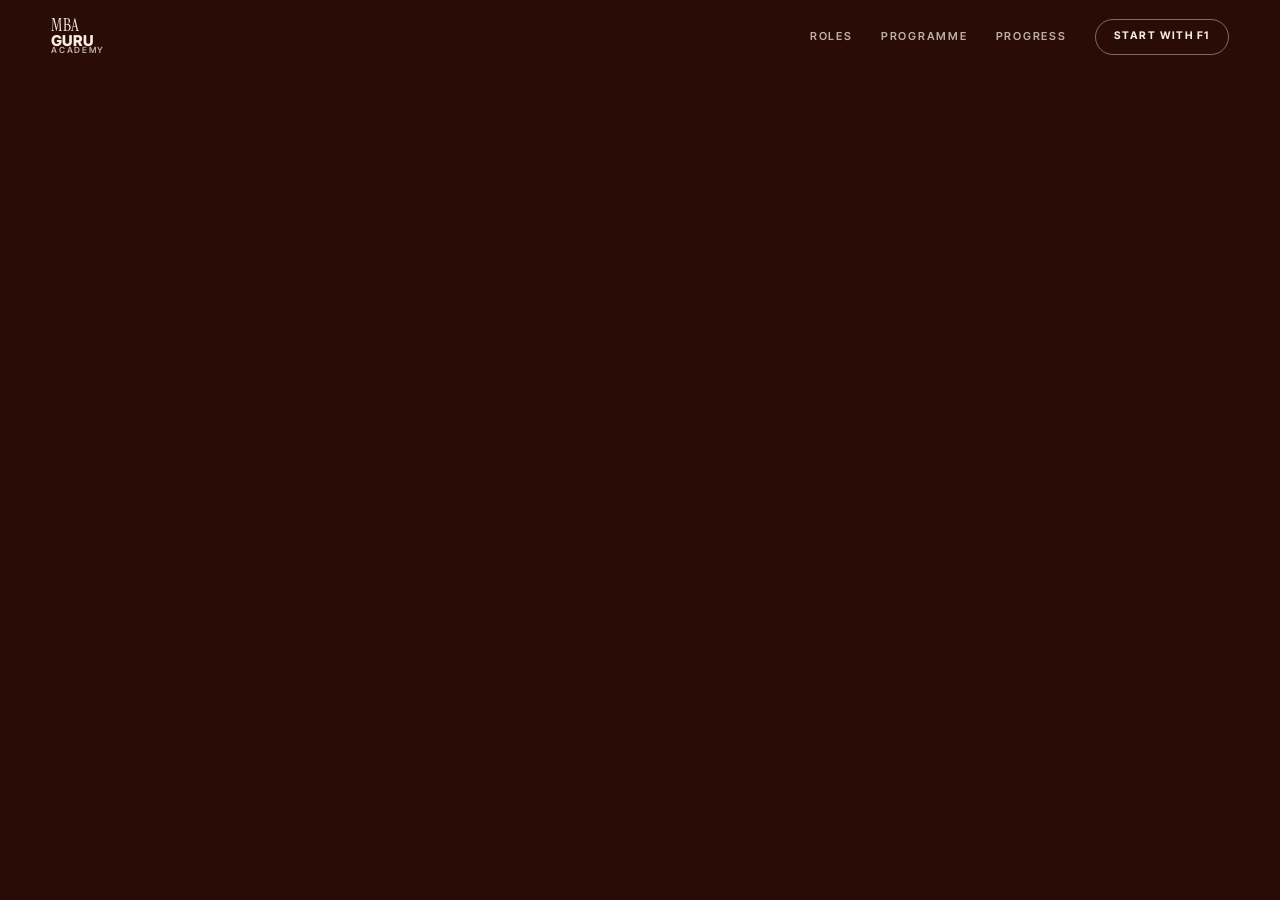
==== academy/index.html @ 204e07ec "Academy: app shell with painterly filter, top bar and fonts" ====
<!doctype html>
<html lang="en">
<head>
  <meta charset="utf-8">
  <meta name="viewport" content="width=device-width, initial-scale=1">
  <title>MBA Guru Academy</title>
  <meta name="description" content="Sales & Marketing Mastery: a 12-week, role-based programme for product managers, sales managers, marketers and digital marketers, with lessons, narrated video lessons, quizzes and practical tasks.">
  <meta name="theme-color" content="#2a0c07">
  <link rel="icon" href="data:image/svg+xml,%3Csvg xmlns='http://www.w3.org/2000/svg' viewBox='0 0 64 64'%3E%3Crect width='64' height='64' rx='14' fill='%232a0c07'/%3E%3Ctext x='32' y='44' font-family='Georgia,serif' font-size='36' text-anchor='middle' fill='%23f2cc95'%3EM%3C/text%3E%3C/svg%3E">
  <link rel="preconnect" href="https://fonts.googleapis.com">
  <link rel="preconnect" href="https://fonts.gstatic.com" crossorigin>
  <link href="https://fonts.googleapis.com/css2?family=Instrument+Serif:ital@0;1&family=Inter+Tight:wght@400;500;600;700;800&display=swap" rel="stylesheet">
  <link rel="stylesheet" href="assets/styles.css">
</head>
<body>
  <!-- Painterly edge filter used by the clouds and rocks. -->
  <svg width="0" height="0" style="position:absolute" aria-hidden="true" focusable="false">
    <filter id="paint" x="-20%" y="-20%" width="140%" height="140%">
      <feTurbulence type="fractalNoise" baseFrequency="0.012 0.02" numOctaves="4" seed="7" result="noise"/>
      <feDisplacementMap in="SourceGraphic" in2="noise" scale="38" xChannelSelector="R" yChannelSelector="G" result="warp"/>
      <feGaussianBlur in="warp" stdDeviation="1.4"/>
    </filter>
  </svg>

  <header class="topbar">
    <a class="brand" href="#/" aria-label="MBA Guru Academy home">
      <span class="b1">MBA</span><span class="b2">GURU</span><span class="b3">Academy</span>
    </a>
    <nav class="nav" aria-label="Main">
      <a class="label" href="#roles">Roles</a>
      <a class="label" href="#/programme">Programme</a>
      <a class="label" href="#/progress">Progress</a>
      <a class="pill small" href="#/module/F1">Start with F1</a>
    </nav>
    <button class="menu-btn" aria-label="Menu" aria-expanded="false"><span></span><span></span></button>
  </header>

  <main id="app" tabindex="-1"></main>
  <div class="toast" role="status" aria-live="polite"></div>

  <noscript><p style="padding:120px 24px;text-align:center">MBA Guru Academy needs JavaScript to run.</p></noscript>

  <script src="content/catalog.js"></script>
  <script src="content/modules.js"></script>
  <script src="content/quotes.js"></script>
  <script src="assets/store.js"></script>
  <script src="assets/content.js"></script>
  <script src="assets/player.js"></script>
  <script src="assets/app.js"></script>
</body>
</html>
---- academy/assets/styles.css ----
/* MBA Guru Academy — editorial dusk theme.
   Thin high-contrast serif against heavy grotesk, warm dusk sky, painted clouds, outlined pills. */

:root {
  --night: #1d0805;
  --ink: #2a0c07;
  --wine: #43130b;
  --ember: #6e2614;
  --rust: #a2462a;
  --amber: #e0a468;
  --gold: #f2cc95;
  --cream: #f7ede0;
  --paper: #fbf5ec;
  --mist: rgba(247, 237, 224, 0.72);
  --faint: rgba(247, 237, 224, 0.46);
  --line: rgba(247, 237, 224, 0.18);
  --line-strong: rgba(247, 237, 224, 0.42);
  --glass: rgba(42, 12, 7, 0.42);
  --ok: #9fc38a;
  --bad: #e88a73;

  --serif: "Instrument Serif", "Cormorant Garamond", "Times New Roman", serif;
  --sans: "Inter Tight", "Inter", "Helvetica Neue", Arial, sans-serif;

  --gutter: clamp(16px, 4vw, 56px);
  --measure: 70ch;
  --radius: 18px;
  --ease: cubic-bezier(0.22, 0.8, 0.24, 1);
  color-scheme: dark;
}

*,
*::before,
*::after { box-sizing: border-box; }

html { scroll-behavior: smooth; }
body {
  margin: 0;
  background: var(--ink);
  color: var(--cream);
  font-family: var(--sans);
  font-size: 16px;
  line-height: 1.6;
  -webkit-font-smoothing: antialiased;
  overflow-x: hidden;
}
img, svg { display: block; max-width: 100%; }
a { color: inherit; }
button { font: inherit; color: inherit; }
::selection { background: var(--amber); color: var(--night); }
:focus-visible { outline: 2px solid var(--gold); outline-offset: 3px; border-radius: 4px; }

.visually-hidden {
  position: absolute !important; width: 1px; height: 1px; overflow: hidden;
  clip: rect(0 0 0 0); white-space: nowrap;
}

/* ---------- type ---------- */
.label {
  font-family: var(--sans);
  font-size: 11px;
  font-weight: 600;
  letter-spacing: 0.16em;
  text-transform: uppercase;
  color: var(--mist);
}
.serif { font-family: var(--serif); font-weight: 400; }
.display {
  margin: 0;
  line-height: 0.88;
  text-transform: uppercase;
  text-align: center;
  letter-spacing: -0.01em;
}
.display .thin { display: block; font-family: var(--serif); font-weight: 400; font-size: clamp(64px, 14vw, 188px); }
.display .bold { display: block; font-family: var(--sans); font-weight: 800; font-size: clamp(62px, 13.4vw, 180px); letter-spacing: -0.03em; }

.headline { font-family: var(--sans); font-weight: 700; font-size: clamp(30px, 4.4vw, 52px); line-height: 1.04; letter-spacing: -0.02em; margin: 0; }
.lede { font-family: var(--serif); font-size: clamp(30px, 4.6vw, 58px); line-height: 1.04; margin: 0.18em 0 0; color: var(--cream); }
.lede em { font-style: italic; color: var(--gold); }
h1, h2, h3, h4 { text-wrap: balance; }
p { text-wrap: pretty; }

/* ---------- buttons ---------- */
.pill {
  display: inline-flex; align-items: center; justify-content: center; gap: 10px;
  min-height: 46px; padding: 0 26px;
  border: 1px solid var(--line-strong); border-radius: 999px;
  background: transparent; color: var(--cream);
  font-family: var(--sans); font-size: 11.5px; font-weight: 700; letter-spacing: 0.14em; text-transform: uppercase;
  text-decoration: none; cursor: pointer;
  transition: background 0.35s var(--ease), color 0.35s var(--ease), border-color 0.35s var(--ease), transform 0.35s var(--ease);
}
.pill:hover { background: var(--cream); color: var(--ink); border-color: var(--cream); }
.pill:active { transform: scale(0.98); }
.pill.solid { background: var(--cream); color: var(--ink); border-color: var(--cream); }
.pill.solid:hover { background: var(--gold); border-color: var(--gold); }
.pill.small { min-height: 36px; padding: 0 18px; font-size: 10.5px; }
.pill[disabled] { opacity: 0.4; pointer-events: none; }
.link { background: none; border: 0; padding: 0; cursor: pointer; color: var(--gold); text-decoration: underline; text-underline-offset: 3px; }

/* ---------- top bar ---------- */
.topbar {
  position: fixed; inset: 0 0 auto 0; z-index: 50;
  display: flex; align-items: center; justify-content: space-between;
  padding: 18px var(--gutter);
  transition: background 0.4s var(--ease), backdrop-filter 0.4s var(--ease), padding 0.4s var(--ease);
}
.topbar.scrolled { background: rgba(29, 8, 5, 0.72); backdrop-filter: blur(14px); -webkit-backdrop-filter: blur(14px); padding-block: 12px; border-bottom: 1px solid var(--line); }
.brand { display: inline-flex; flex-direction: column; line-height: 0.92; text-decoration: none; text-transform: uppercase; }
.brand .b1 { font-family: var(--serif); font-size: 17px; letter-spacing: 0.02em; }
.brand .b2 { font-family: var(--sans); font-weight: 800; font-size: 15px; letter-spacing: 0.02em; }
.brand .b3 { font-family: var(--sans); font-size: 8.5px; font-weight: 600; letter-spacing: 0.2em; align-self: flex-end; color: var(--mist); }
.nav { display: flex; align-items: center; gap: 28px; }
.nav a { text-decoration: none; }
.nav a.label:hover, .nav a.label.active { color: var(--cream); }
.menu-btn { display: none; width: 40px; height: 40px; border: 0; background: none; cursor: pointer; padding: 10px 8px; }
.menu-btn span { display: block; height: 1px; background: var(--cream); margin: 5px 0; transition: transform 0.3s var(--ease), opacity 0.3s; }
.menu-btn span:nth-child(2) { width: 70%; margin-left: auto; }

/* ---------- sky + clouds ---------- */
.sky {
  position: absolute; inset: 0; overflow: hidden; z-index: 0;
  background:
    radial-gradient(60% 34% at 50% 58%, rgba(255, 214, 150, 0.85), rgba(255, 190, 120, 0.25) 45%, transparent 70%),
    radial-gradient(120% 60% at 50% 0%, #5f4f49 0%, #7b5d4c 34%, transparent 70%),
    linear-gradient(180deg, #554740 0%, #8a6650 30%, #d39a64 52%, #a65a35 60%, #5a2414 72%, var(--wine) 86%, var(--ink) 100%);
}
.sky::after { /* film grain */
  content: ""; position: absolute; inset: -50%; pointer-events: none; opacity: 0.16; mix-blend-mode: overlay;
  background-image: url("data:image/svg+xml;utf8,<svg xmlns='http://www.w3.org/2000/svg' width='160' height='160'><filter id='n'><feTurbulence type='fractalNoise' baseFrequency='.9' numOctaves='2' stitchTiles='stitch'/></filter><rect width='100%' height='100%' filter='url(%23n)' opacity='.9'/></svg>");
}
.sun {
  position: absolute; left: 50%; top: 56%; width: 26vmin; height: 26vmin; transform: translate(-50%, -50%);
  border-radius: 50%; background: radial-gradient(circle, #fff3d6 0%, #ffd79a 40%, rgba(255, 196, 120, 0) 70%);
  filter: blur(6px); animation: breathe 9s ease-in-out infinite;
}
.sea {
  position: absolute; left: -10%; right: -10%; top: 58%; height: 16%;
  background:
    repeating-linear-gradient(180deg, rgba(255, 226, 180, 0.0) 0 7px, rgba(255, 226, 180, 0.22) 7px 8px),
    linear-gradient(180deg, rgba(120, 140, 120, 0.55), rgba(70, 60, 50, 0.2));
  mask-image: linear-gradient(180deg, transparent, #000 25%, #000 60%, transparent);
  -webkit-mask-image: linear-gradient(180deg, transparent, #000 25%, #000 60%, transparent);
  animation: shimmer 7s ease-in-out infinite alternate;
}
.rock {
  position: absolute; bottom: 30%; width: 18vw; max-width: 260px; aspect-ratio: 0.8;
  background: linear-gradient(160deg, #a06a45 0%, #6c3f26 45%, #3a1d10 100%);
  clip-path: polygon(18% 100%, 6% 64%, 14% 30%, 34% 12%, 52% 0, 70% 10%, 86% 34%, 94% 70%, 100% 100%);
  filter: url(#paint) drop-shadow(0 30px 40px rgba(0, 0, 0, 0.35));
  opacity: 0.92;
}
.rock.left { left: 3%; }
.rock.right { right: 2%; bottom: 36%; transform: scaleX(-1); width: 15vw; }

.cloud {
  position: absolute; pointer-events: none; filter: url(#paint);
  background:
    radial-gradient(closest-side at 22% 62%, var(--c1) 70%, transparent 100%),
    radial-gradient(closest-side at 44% 40%, var(--c2) 72%, transparent 100%),
    radial-gradient(closest-side at 66% 54%, var(--c1) 70%, transparent 100%),
    radial-gradient(closest-side at 84% 66%, var(--c3) 66%, transparent 100%),
    radial-gradient(closest-side at 50% 78%, var(--c3) 80%, transparent 100%);
  --c1: #8b5a44; --c2: #a8765a; --c3: #5d2f1f;
  animation: drift var(--t, 60s) ease-in-out infinite alternate;
}
.cloud.lit { --c1: #b8876a; --c2: #d6a885; --c3: #7d4b35; }
.cloud.deep { --c1: #4a1a0f; --c2: #63281a; --c3: #34100a; }
.cloudbank {
  position: absolute; left: -10%; right: -10%; bottom: -2px; height: 46%; pointer-events: none;
  background:
    radial-gradient(28% 60% at 8% 30%, #6d3a26 60%, transparent 62%),
    radial-gradient(26% 58% at 30% 22%, #7f4a33 60%, transparent 62%),
    radial-gradient(30% 64% at 54% 34%, #6a3524 60%, transparent 62%),
    radial-gradient(26% 56% at 78% 20%, #82503a 60%, transparent 62%),
    radial-gradient(30% 60% at 98% 32%, #6a3524 60%, transparent 62%),
    linear-gradient(180deg, transparent 38%, var(--wine) 62%, var(--ink) 100%);
  filter: url(#paint);
}

@keyframes drift { from { transform: translateX(-3%) translateY(0); } to { transform: translateX(3%) translateY(-2%); } }
@keyframes breathe { 0%, 100% { opacity: 0.85; transform: translate(-50%, -50%) scale(1); } 50% { opacity: 1; transform: translate(-50%, -50%) scale(1.06); } }
@keyframes shimmer { from { background-position: 0 0, 0 0; } to { background-position: 0 24px, 0 0; } }

/* ---------- hero ---------- */
.hero {
  position: relative; min-height: 100svh; display: grid; place-items: center;
  padding: 120px var(--gutter) 160px; isolation: isolate;
}
.hero-inner { position: relative; z-index: 2; display: grid; justify-items: center; gap: 18px; text-shadow: 0 2px 40px rgba(60, 20, 10, 0.35); }
.counter { display: grid; justify-items: center; font-family: var(--serif); font-size: 18px; line-height: 1; color: var(--cream); }
.counter i { display: block; width: 1px; height: 26px; background: var(--cream); transform: rotate(34deg); margin: 4px 0; opacity: 0.8; }
.hero .tagline { max-width: 44ch; text-align: center; font-size: 15px; color: var(--cream); opacity: 0.9; margin: 8px 0 0; }
.scroll-cue { position: relative; width: 1px; height: 64px; background: linear-gradient(var(--cream), transparent); margin-top: 18px; }
.scroll-cue::after { content: ""; position: absolute; left: -5px; bottom: 6px; width: 10px; height: 10px; border-right: 1px solid var(--cream); border-bottom: 1px solid var(--cream); transform: rotate(45deg); animation: cue 2.4s ease-in-out infinite; }
@keyframes cue { 0%, 100% { transform: translateY(-6px) rotate(45deg); opacity: 0.4; } 50% { transform: translateY(4px) rotate(45deg); opacity: 1; } }

.hero-foot {
  position: absolute; z-index: 3; left: 0; right: 0; bottom: 26px;
  display: flex; justify-content: space-between; align-items: center; gap: 16px; padding: 0 var(--gutter);
}
.hero-foot .links { display: flex; gap: 22px; align-items: center; }
.hero-foot a { text-decoration: none; }
.bars { display: inline-flex; align-items: flex-end; gap: 2px; height: 12px; }
.bars i { width: 2px; background: var(--cream); transform-origin: bottom; animation: eq 1.2s ease-in-out infinite; }
.bars i:nth-child(1) { height: 50%; animation-delay: -0.2s; }
.bars i:nth-child(2) { height: 100%; animation-delay: -0.5s; }
.bars i:nth-child(3) { height: 70%; animation-delay: -0.9s; }
.bars i:nth-child(4) { height: 85%; animation-delay: -0.3s; }
@keyframes eq { 0%, 100% { transform: scaleY(0.4); } 50% { transform: scaleY(1); } }

/* ---------- sections ---------- */
.dusk { background: linear-gradient(180deg, var(--ink) 0%, var(--wine) 40%, #3a0f08 100%); position: relative; }
.section { position: relative; padding: clamp(80px, 12vw, 160px) var(--gutter); }
.section.center { text-align: center; display: grid; justify-items: center; }
.wrap { width: 100%; max-width: 1180px; margin: 0 auto; }
.narrow { max-width: 760px; margin: 0 auto; }
.eyebrow { display: inline-flex; align-items: center; gap: 12px; margin-bottom: 22px; }
.eyebrow::before { content: ""; width: 28px; height: 1px; background: var(--line-strong); }

.quote-stage { position: relative; min-height: 360px; display: grid; place-items: center; text-align: center; }
.quote-slide { grid-area: 1 / 1; display: grid; justify-items: center; gap: 28px; opacity: 0; transform: translateY(18px); transition: opacity 0.9s var(--ease), transform 0.9s var(--ease); pointer-events: none; }
.quote-slide.on { opacity: 1; transform: none; pointer-events: auto; }
.quote-slide .lede { max-width: 18ch; }
.quote-slide.long .lede { font-size: clamp(26px, 3.4vw, 44px); max-width: 26ch; }
.quote-dots { display: flex; gap: 10px; margin-top: 28px; justify-content: center; }
.quote-dots button { width: 34px; height: 2px; padding: 0; border: 0; background: var(--line); cursor: pointer; position: relative; overflow: hidden; }
.quote-dots button.on::after { content: ""; position: absolute; inset: 0; background: var(--cream); transform-origin: left; animation: fill var(--dur, 7s) linear forwards; }
@keyframes fill { from { transform: scaleX(0); } to { transform: scaleX(1); } }

.cloud-divider { position: relative; height: 180px; overflow: hidden; }
.cloud-divider .cloud { width: 60vw; height: 220px; }

/* ---------- role chapters ---------- */
.roles { display: grid; grid-template-columns: repeat(4, 1fr); gap: 1px; background: var(--line); border: 1px solid var(--line); border-radius: var(--radius); overflow: hidden; margin-top: 56px; }
.role {
  position: relative; display: flex; flex-direction: column; gap: 18px; min-height: 460px; padding: 34px 28px 30px;
  background: linear-gradient(180deg, rgba(42, 12, 7, 0.92), rgba(42, 12, 7, 0.98)); text-decoration: none; overflow: hidden;
  transition: background 0.5s var(--ease);
}
.role::before {
  content: ""; position: absolute; inset: auto -30% -40% -30%; height: 70%;
  background: radial-gradient(closest-side, var(--hue), transparent); opacity: 0.0; transition: opacity 0.6s var(--ease), transform 0.8s var(--ease);
  transform: translateY(20%); filter: blur(10px);
}
.role:hover::before, .role.chosen::before { opacity: 0.55; transform: none; }
.role > * { position: relative; }
.role .num { font-family: var(--serif); font-size: 64px; line-height: 0.8; color: var(--gold); }
.role h3 { margin: 0; font-family: var(--serif); font-weight: 400; font-size: 36px; line-height: 1; }
.role h3 b { display: block; font-family: var(--sans); font-weight: 800; font-size: 13px; letter-spacing: 0.16em; text-transform: uppercase; margin-bottom: 10px; color: var(--mist); }
.role p { margin: 0; color: var(--mist); font-size: 14.5px; }
.role .who { font-size: 12.5px; color: var(--faint); }
.role .foot { margin-top: auto; display: flex; justify-content: space-between; align-items: center; gap: 12px; }
.role .chosen-tag { display: none; }
.role.chosen .chosen-tag { display: inline; color: var(--gold); }

/* ---------- editorial tables / lists ---------- */
.ps { display: grid; grid-template-columns: repeat(4, 1fr); gap: 0; border-top: 1px solid var(--line); margin-top: 48px; }
.ps > div { padding: 28px 22px 10px 0; border-right: 1px solid var(--line); }
.ps > div:last-child { border-right: 0; }
.ps > div + div { padding-left: 22px; }
.ps .p { font-family: var(--sans); font-weight: 800; font-size: 13px; letter-spacing: 0.16em; text-transform: uppercase; color: var(--gold); }
.ps .q { font-family: var(--serif); font-size: 30px; line-height: 1.05; margin: 14px 0 12px; }
.ps .o { font-size: 13px; color: var(--faint); }

.rows { border-top: 1px solid var(--line); }
.rows .row { display: grid; grid-template-columns: 160px 1fr auto; gap: 24px; align-items: baseline; padding: 20px 0; border-bottom: 1px solid var(--line); }
.rows .row .k { font-family: var(--serif); font-size: 24px; }
.rows .row .v { color: var(--mist); }
.rows .row .t { font-family: var(--sans); font-weight: 700; font-size: 12px; letter-spacing: 0.12em; color: var(--gold); white-space: nowrap; }

.split { display: grid; grid-template-columns: 1fr 1fr; gap: clamp(32px, 6vw, 96px); align-items: start; }
.big-num { font-family: var(--serif); font-size: clamp(80px, 12vw, 150px); line-height: 0.85; color: var(--gold); }

/* ---------- page header (inner pages) ---------- */
.page-head { position: relative; padding: 150px var(--gutter) 80px; overflow: hidden; isolation: isolate; }
.page-head .sky { opacity: 0.95; }
.page-head .cloudbank { height: 60%; }
.page-head .inner { position: relative; z-index: 2; max-width: 1180px; margin: 0 auto; }
.page-head h1 { margin: 10px 0 0; line-height: 0.95; }
.page-head h1 .thin { display: block; font-family: var(--serif); font-weight: 400; font-size: clamp(44px, 7vw, 96px); }
.page-head h1 .bold { display: block; font-family: var(--sans); font-weight: 800; font-size: clamp(30px, 4.6vw, 62px); letter-spacing: -0.02em; text-transform: uppercase; }
.page-head .sub { max-width: 60ch; margin: 20px 0 0; color: var(--cream); opacity: 0.88; }
.crumbs { display: flex; flex-wrap: wrap; gap: 10px; align-items: center; }
.crumbs a { text-decoration: none; }
.crumbs a:hover { color: var(--cream); }

/* ---------- track path ---------- */
.stats { display: flex; flex-wrap: wrap; gap: 36px; margin-top: 34px; }
.stat b { display: block; font-family: var(--serif); font-weight: 400; font-size: 44px; line-height: 1; }
.stat span { font-size: 12px; color: var(--mist); letter-spacing: 0.12em; text-transform: uppercase; font-weight: 600; }

.phase { margin-top: 64px; }
.phase-head { display: flex; justify-content: space-between; align-items: baseline; gap: 16px; border-bottom: 1px solid var(--line-strong); padding-bottom: 14px; }
.phase-head h2 { margin: 0; font-family: var(--serif); font-weight: 400; font-size: clamp(30px, 4vw, 44px); }
.mods { list-style: none; margin: 0; padding: 0; }
.mod {
  display: grid; grid-template-columns: 70px 1fr 200px 120px; gap: 24px; align-items: center;
  padding: 26px 0; border-bottom: 1px solid var(--line); text-decoration: none; position: relative;
  transition: padding 0.4s var(--ease), background 0.4s var(--ease);
}
.mod:hover { padding-left: 14px; background: linear-gradient(90deg, rgba(224, 164, 104, 0.08), transparent 60%); }
.mod .id { font-family: var(--sans); font-weight: 800; font-size: 13px; letter-spacing: 0.14em; color: var(--gold); }
.mod .t { font-family: var(--serif); font-size: 28px; line-height: 1.08; }
.mod .o { font-size: 13.5px; color: var(--faint); margin-top: 6px; }
.mod .wk { font-size: 12px; color: var(--mist); letter-spacing: 0.12em; text-transform: uppercase; font-weight: 600; }
.meter { height: 2px; background: var(--line); position: relative; overflow: hidden; border-radius: 2px; }
.meter i { position: absolute; inset: 0 auto 0 0; background: var(--gold); width: var(--v, 0%); transition: width 0.8s var(--ease); }
.status { font-size: 11px; font-weight: 700; letter-spacing: 0.14em; text-transform: uppercase; text-align: right; color: var(--faint); }
.status.done { color: var(--ok); }
.status.going { color: var(--gold); }

.joint { margin-top: 56px; padding: 30px; border: 1px solid var(--line); border-radius: var(--radius); background: var(--glass); }
.joint li { margin: 8px 0; color: var(--mist); }

/* ---------- module page ---------- */
.tabs { position: sticky; top: 64px; z-index: 30; display: flex; gap: 6px; overflow-x: auto; padding: 12px var(--gutter); background: rgba(29, 8, 5, 0.85); backdrop-filter: blur(12px); -webkit-backdrop-filter: blur(12px); border-bottom: 1px solid var(--line); scrollbar-width: none; }
.tabs::-webkit-scrollbar { display: none; }
.tabs a { flex: none; text-decoration: none; padding: 9px 18px; border-radius: 999px; border: 1px solid transparent; font-size: 11.5px; font-weight: 700; letter-spacing: 0.14em; text-transform: uppercase; color: var(--mist); transition: all 0.3s var(--ease); }
.tabs a:hover { color: var(--cream); }
.tabs a.on { border-color: var(--line-strong); color: var(--cream); background: rgba(247, 237, 224, 0.06); }
.tabs a .tick { color: var(--ok); margin-left: 6px; }

.mod-body { padding: 56px var(--gutter) 120px; }
.overview-grid { display: grid; grid-template-columns: 1.3fr 1fr; gap: clamp(32px, 6vw, 90px); }
.outcome { font-family: var(--serif); font-size: clamp(28px, 3.4vw, 42px); line-height: 1.12; margin: 0 0 30px; }
.checklist { list-style: none; padding: 0; margin: 0; border-top: 1px solid var(--line); }
.checklist li { display: flex; justify-content: space-between; gap: 16px; padding: 16px 0; border-bottom: 1px solid var(--line); }
.checklist a { text-decoration: none; }
.checklist .state { font-size: 11px; font-weight: 700; letter-spacing: 0.14em; text-transform: uppercase; color: var(--faint); }
.checklist .state.done { color: var(--ok); }
.card { border: 1px solid var(--line); border-radius: var(--radius); padding: 28px; background: var(--glass); }
.card + .card { margin-top: 20px; }
.card h3 { margin: 0 0 12px; font-family: var(--serif); font-weight: 400; font-size: 26px; }
.card p, .card li { color: var(--mist); }

/* lessons */
.lesson-layout { display: grid; grid-template-columns: 280px 1fr; gap: clamp(28px, 5vw, 72px); align-items: start; }
.lesson-nav { position: sticky; top: 140px; border-top: 1px solid var(--line); }
.lesson-nav a { display: grid; grid-template-columns: 28px 1fr; gap: 8px; padding: 13px 0; border-bottom: 1px solid var(--line); text-decoration: none; font-size: 14px; color: var(--mist); line-height: 1.35; }
.lesson-nav a .n { font-family: var(--serif); font-size: 18px; color: var(--faint); }
.lesson-nav a.on { color: var(--cream); }
.lesson-nav a.on .n { color: var(--gold); }
.lesson-nav a.done .n::after { content: " ✓"; color: var(--ok); font-family: var(--sans); font-size: 12px; }

.prose { max-width: var(--measure); font-size: 17.5px; line-height: 1.72; color: rgba(247, 237, 224, 0.88); }
.prose .kicker { margin-bottom: 14px; }
.prose h2 { font-family: var(--serif); font-weight: 400; font-size: clamp(36px, 4.6vw, 54px); line-height: 1.02; margin: 0 0 18px; color: var(--cream); }
.prose .summary { font-family: var(--serif); font-style: italic; font-size: 22px; line-height: 1.4; color: var(--gold); margin: 0 0 30px; }
.prose h3 { font-family: var(--sans); font-weight: 700; font-size: 20px; letter-spacing: -0.01em; margin: 40px 0 12px; color: var(--cream); }
.prose p { margin: 0 0 18px; }
.prose strong { color: var(--cream); font-weight: 650; }
.prose ul, .prose ol { padding-left: 22px; margin: 0 0 22px; }
.prose li { margin: 8px 0; }
.prose li::marker { color: var(--amber); }
.prose ol.steps { list-style: none; padding: 0; counter-reset: s; }
.prose ol.steps li { counter-increment: s; display: grid; grid-template-columns: 44px 1fr; gap: 6px; padding: 12px 0; border-bottom: 1px solid var(--line); margin: 0; }
.prose ol.steps li::before { content: counter(s, decimal-leading-zero); font-family: var(--serif); font-size: 22px; color: var(--gold); line-height: 1.2; }
.callout { margin: 28px 0; padding: 22px 26px; border-left: 2px solid var(--amber); background: linear-gradient(90deg, rgba(224, 164, 104, 0.1), rgba(224, 164, 104, 0.02)); border-radius: 0 14px 14px 0; }
.callout .label { display: block; margin-bottom: 8px; color: var(--gold); }
.callout p { margin: 0; }
.callout.warn { border-color: var(--bad); background: linear-gradient(90deg, rgba(232, 138, 115, 0.1), transparent); }
.callout.warn .label { color: var(--bad); }
.callout.tip { border-color: var(--ok); background: linear-gradient(90deg, rgba(159, 195, 138, 0.1), transparent); }
.callout.tip .label { color: var(--ok); }
.callout.india { border-color: #e8c07a; }
.table-wrap { overflow-x: auto; margin: 24px 0; border: 1px solid var(--line); border-radius: 14px; }
.prose table { width: 100%; border-collapse: collapse; font-size: 15px; }
.prose th { text-align: left; font-size: 11px; letter-spacing: 0.14em; text-transform: uppercase; color: var(--gold); padding: 14px 16px; border-bottom: 1px solid var(--line-strong); background: rgba(247, 237, 224, 0.03); }
.prose td { padding: 13px 16px; border-bottom: 1px solid var(--line); vertical-align: top; }
.prose tr:last-child td { border-bottom: 0; }
.takeaways { margin: 40px 0 0; padding: 28px; border: 1px solid var(--line); border-radius: var(--radius); }
.takeaways ul { margin: 12px 0 0; }
.lesson-actions { display: flex; flex-wrap: wrap; justify-content: space-between; gap: 14px; margin-top: 40px; padding-top: 28px; border-top: 1px solid var(--line); }

/* quiz */
.quiz { max-width: 820px; }
.q { padding: 34px 0; border-bottom: 1px solid var(--line); }
.q .qn { font-family: var(--serif); font-size: 20px; color: var(--gold); }
.q h3 { font-family: var(--serif); font-weight: 400; font-size: clamp(24px, 2.8vw, 32px); line-height: 1.18; margin: 8px 0 20px; }
.opts { display: grid; gap: 10px; }
.opt { display: grid; grid-template-columns: 34px 1fr; gap: 10px; align-items: center; text-align: left; padding: 14px 18px; border: 1px solid var(--line); border-radius: 14px; background: transparent; cursor: pointer; transition: all 0.25s var(--ease); font-size: 15.5px; }
.opt .l { width: 28px; height: 28px; border-radius: 50%; border: 1px solid var(--line-strong); display: grid; place-items: center; font-size: 12px; font-weight: 700; }
.opt:hover { border-color: var(--line-strong); background: rgba(247, 237, 224, 0.04); }
.opt.picked { border-color: var(--gold); background: rgba(224, 164, 104, 0.1); }
.opt.picked .l { background: var(--gold); color: var(--ink); border-color: var(--gold); }
.opt.right { border-color: var(--ok); background: rgba(159, 195, 138, 0.12); }
.opt.right .l { background: var(--ok); color: var(--ink); border-color: var(--ok); }
.opt.wrong { border-color: var(--bad); background: rgba(232, 138, 115, 0.1); }
.opt[disabled] { cursor: default; }
.explain { margin-top: 16px; padding: 16px 20px; border-radius: 12px; background: rgba(247, 237, 224, 0.04); color: var(--mist); font-size: 15px; }
.result { display: grid; grid-template-columns: auto 1fr; gap: 28px; align-items: center; padding: 30px; border: 1px solid var(--line-strong); border-radius: var(--radius); margin: 10px 0 30px; background: var(--glass); }
.result .score { font-family: var(--serif); font-size: 84px; line-height: 0.9; }
.result.pass .score { color: var(--ok); }
.result.fail .score { color: var(--bad); }

/* practice */
.task { padding: 30px; border: 1px solid var(--line); border-radius: var(--radius); background: var(--glass); margin-bottom: 22px; }
.task-head { display: flex; justify-content: space-between; gap: 16px; align-items: baseline; }
.task h3 { margin: 0; font-family: var(--serif); font-weight: 400; font-size: 28px; line-height: 1.1; }
.task .time { white-space: nowrap; }
.steps-check { list-style: none; padding: 0; margin: 20px 0; }
.steps-check li { margin: 0; border-bottom: 1px solid var(--line); }
.steps-check label { display: grid; grid-template-columns: 26px 1fr; gap: 12px; padding: 12px 0; cursor: pointer; color: var(--mist); }
.steps-check input { appearance: none; width: 18px; height: 18px; border: 1px solid var(--line-strong); border-radius: 5px; margin-top: 4px; cursor: pointer; display: grid; place-items: center; }
.steps-check input:checked { background: var(--gold); border-color: var(--gold); }
.steps-check input:checked::after { content: "✓"; color: var(--ink); font-size: 12px; font-weight: 800; }
.steps-check input:checked + span { color: var(--faint); text-decoration: line-through; text-decoration-color: var(--line-strong); }
.deliverable { padding: 16px 20px; border-radius: 12px; background: rgba(224, 164, 104, 0.08); margin: 16px 0; }
.deliverable .label { color: var(--gold); display: block; margin-bottom: 4px; }
textarea, input[type="text"], input[type="search"] {
  width: 100%; padding: 14px 16px; border-radius: 12px; border: 1px solid var(--line); background: rgba(0, 0, 0, 0.18);
  color: var(--cream); font: inherit; font-size: 15px; line-height: 1.55; resize: vertical;
}
textarea:focus, input:focus { outline: none; border-color: var(--gold); }
.scale { display: flex; flex-wrap: wrap; gap: 8px; margin-top: 10px; }
.scale button { min-width: 46px; height: 40px; border-radius: 999px; border: 1px solid var(--line-strong); background: transparent; cursor: pointer; font-weight: 700; }
.scale button.on { background: var(--gold); color: var(--ink); border-color: var(--gold); }
.saved { font-size: 12px; color: var(--ok); opacity: 0; transition: opacity 0.3s; }
.saved.show { opacity: 1; }

/* ---------- video player ---------- */
.player { position: relative; border-radius: 22px; overflow: hidden; background: #160604; border: 1px solid var(--line); box-shadow: 0 40px 120px rgba(0, 0, 0, 0.45); }
.player:fullscreen { border-radius: 0; display: grid; align-content: center; }
.stage { position: relative; aspect-ratio: 16 / 9; overflow: hidden; isolation: isolate; container-type: inline-size; }
.stage .sky { opacity: 0.9; }
.stage .shade { position: absolute; inset: 0; background: radial-gradient(80% 70% at 50% 50%, rgba(29, 8, 5, 0.2), rgba(29, 8, 5, 0.82)); z-index: 1; }
.scene { position: absolute; inset: 0; z-index: 2; display: grid; place-items: center; padding: 6cqw 8cqw 12cqw; text-align: center; }
.scene .s-label { font-size: 1.15cqw; font-weight: 700; letter-spacing: 0.2em; text-transform: uppercase; color: var(--gold); margin-bottom: 1.6cqw; }
.scene h2 { margin: 0; font-family: var(--serif); font-weight: 400; font-size: 5.2cqw; line-height: 1; color: var(--cream); }
.scene h2.big { font-size: 8cqw; text-transform: uppercase; }
.scene .s-sub { margin-top: 1.6cqw; font-family: var(--sans); font-weight: 700; letter-spacing: 0.18em; text-transform: uppercase; font-size: 1.3cqw; color: var(--mist); }
.scene ul { list-style: none; padding: 0; margin: 3cqw 0 0; display: grid; gap: 1.3cqw; text-align: left; justify-self: center; }
.scene li { display: grid; grid-template-columns: 4cqw 1fr; align-items: baseline; font-size: 2.4cqw; line-height: 1.2; color: var(--cream); }
.scene li b { font-family: var(--serif); font-weight: 400; color: var(--gold); font-size: 2.4cqw; }
.scene .s-value { font-family: var(--serif); font-size: 13cqw; line-height: 0.9; color: var(--gold); }
.scene .s-statlabel { font-size: 2.2cqw; max-width: 40ch; margin: 1.6cqw auto 0; color: var(--cream); }
.scene .cmp { display: grid; grid-template-columns: 1fr 1fr; gap: 2.4cqw; margin-top: 3cqw; text-align: left; width: 100%; }
.scene .cmp > div { padding: 2.2cqw 2.4cqw; border: 1px solid var(--line-strong); border-radius: 1.6cqw; background: rgba(29, 8, 5, 0.4); }
.scene .cmp > div:last-child { border-color: var(--gold); background: rgba(224, 164, 104, 0.12); }
.scene .cmp h4 { margin: 0 0 1cqw; font-size: 1.3cqw; letter-spacing: 0.16em; text-transform: uppercase; color: var(--gold); }
.scene .cmp p { margin: 0.6cqw 0; font-size: 1.9cqw; line-height: 1.25; }
.scene .flow { display: flex; align-items: center; justify-content: center; flex-wrap: wrap; gap: 1.2cqw; margin-top: 3.4cqw; }
.scene .flow span { padding: 1.3cqw 2cqw; border: 1px solid var(--line-strong); border-radius: 99px; font-size: 1.8cqw; background: rgba(29, 8, 5, 0.35); }
.scene .flow i { width: 2.6cqw; height: 1px; background: var(--gold); position: relative; }
.scene .flow i::after { content: ""; position: absolute; right: 0; top: -0.4cqw; border: 0.4cqw solid transparent; border-left-color: var(--gold); border-right: 0; }
.scene .formula { margin-top: 3cqw; font-family: var(--serif); font-size: 4cqw; line-height: 1.1; color: var(--cream); padding: 2cqw 3.4cqw; border-top: 1px solid var(--line-strong); border-bottom: 1px solid var(--line-strong); }
.scene .example { margin-top: 2cqw; font-size: 2cqw; color: var(--gold); }
.scene blockquote { margin: 0; font-family: var(--serif); font-size: 5cqw; line-height: 1.08; max-width: 22ch; }
.scene blockquote::before { content: "“"; display: block; font-size: 9cqw; line-height: 0.6; color: var(--gold); }
.scene .by { margin-top: 2cqw; font-size: 1.3cqw; font-weight: 700; letter-spacing: 0.2em; text-transform: uppercase; color: var(--mist); }

.scene .a { opacity: 0; transform: translateY(2.4cqw); }
.scene.play .a { animation: rise 0.9s var(--ease) forwards; animation-delay: calc(var(--i, 0) * 0.32s + 0.1s); }
.scene.play .flow i { animation: grow 0.6s var(--ease) both; animation-delay: calc(var(--i, 0) * 0.32s + 0.1s); }
.scene.paused .a, .scene.paused .flow i { animation-play-state: paused; }
@keyframes rise { to { opacity: 1; transform: none; } }
@keyframes grow { from { transform: scaleX(0); transform-origin: left; } to { transform: scaleX(1); } }

.stage .wm { position: absolute; z-index: 3; left: 3cqw; top: 2.6cqw; font-size: 1.1cqw; font-weight: 700; letter-spacing: 0.2em; text-transform: uppercase; color: var(--mist); }
.stage .scn { position: absolute; z-index: 3; right: 3cqw; top: 2.2cqw; font-family: var(--serif); font-size: 1.8cqw; color: var(--cream); }
.captions { position: absolute; z-index: 4; left: 8%; right: 8%; bottom: 4.5cqw; text-align: center; }
.captions span { display: inline; padding: 0.4em 0.7em; line-height: 1.9; font-size: clamp(12px, 1.75cqw, 22px); background: rgba(16, 4, 2, 0.78); color: #fff; border-radius: 6px; box-decoration-break: clone; -webkit-box-decoration-break: clone; }
.captions.off { display: none; }
.big-play { position: absolute; z-index: 5; inset: 0; display: grid; place-items: center; background: rgba(16, 4, 2, 0.35); border: 0; cursor: pointer; transition: opacity 0.4s; }
.big-play span { width: 92px; height: 92px; border-radius: 50%; border: 1px solid var(--cream); display: grid; place-items: center; backdrop-filter: blur(6px); -webkit-backdrop-filter: blur(6px); transition: transform 0.4s var(--ease), background 0.4s; }
.big-play span::after { content: ""; margin-left: 6px; border: 14px solid transparent; border-left: 22px solid var(--cream); border-right: 0; }
.big-play:hover span { transform: scale(1.06); background: rgba(247, 237, 224, 0.12); }
.big-play.hide { opacity: 0; pointer-events: none; }

.controls { display: grid; grid-template-columns: auto auto auto 1fr auto auto auto auto; gap: 10px; align-items: center; padding: 12px 16px; background: #1a0705; border-top: 1px solid var(--line); }
.ctl { height: 36px; min-width: 36px; padding: 0 10px; border-radius: 99px; border: 1px solid transparent; background: transparent; cursor: pointer; display: inline-grid; place-items: center; font-size: 12px; font-weight: 700; letter-spacing: 0.08em; color: var(--mist); }
.ctl:hover { color: var(--cream); border-color: var(--line); }
.ctl.on { color: var(--gold); }
.ctl svg { width: 16px; height: 16px; fill: currentColor; }
.timeline { display: flex; gap: 3px; height: 22px; align-items: center; cursor: pointer; }
.timeline button { flex: var(--w, 1); height: 3px; padding: 0; border: 0; background: var(--line); border-radius: 2px; position: relative; overflow: hidden; cursor: pointer; transition: height 0.2s; }
.timeline:hover button { height: 6px; }
.timeline button i { position: absolute; inset: 0 auto 0 0; width: var(--p, 0%); background: var(--gold); }
.time { font-size: 12px; color: var(--mist); font-variant-numeric: tabular-nums; white-space: nowrap; }
.transcript { margin-top: 30px; }
.transcript details { border-top: 1px solid var(--line); }
.transcript summary { cursor: pointer; padding: 18px 0; list-style: none; display: flex; justify-content: space-between; }
.transcript summary::-webkit-details-marker { display: none; }
.transcript ol { padding-left: 0; list-style: none; margin: 0 0 20px; }
.transcript li { display: grid; grid-template-columns: 60px 1fr; gap: 14px; padding: 12px 0; border-bottom: 1px solid var(--line); color: var(--mist); cursor: pointer; }
.transcript li.on { color: var(--cream); }
.transcript li .tc { font-variant-numeric: tabular-nums; color: var(--gold); font-size: 13px; }

/* ---------- progress / certificate ---------- */
.ring { --v: 0; width: 180px; aspect-ratio: 1; border-radius: 50%; display: grid; place-items: center; background: conic-gradient(var(--gold) calc(var(--v) * 1%), var(--line) 0); position: relative; }
.ring::before { content: ""; position: absolute; inset: 2px; border-radius: 50%; background: var(--ink); }
.ring b { position: relative; font-family: var(--serif); font-weight: 400; font-size: 52px; }
.weights { display: grid; grid-template-columns: repeat(4, 1fr); gap: 20px; margin-top: 40px; }
.weights .w { padding: 24px; border: 1px solid var(--line); border-radius: var(--radius); }
.weights .w b { font-family: var(--serif); font-weight: 400; font-size: 40px; display: block; line-height: 1; }
.weights .w span { font-size: 13px; color: var(--mist); }
.scorecard { width: 100%; border-collapse: collapse; margin-top: 18px; }
.scorecard td { padding: 14px 0; border-bottom: 1px solid var(--line); vertical-align: middle; }
.scorecard td:first-child { font-family: var(--serif); font-size: 22px; width: 190px; }
.scorecard td:nth-child(2) { color: var(--mist); font-size: 14.5px; padding-right: 20px; }
.scorecard .scale { margin: 0; justify-content: flex-end; flex-wrap: nowrap; }
.scorecard .scale button { min-width: 38px; height: 34px; }

.certificate {
  position: relative; margin: 40px auto 0; max-width: 980px; aspect-ratio: 1.414; padding: 6% 8%; color: var(--ink);
  background: radial-gradient(120% 80% at 50% 0%, #fffaf2, #f3e3cb); border-radius: 6px; text-align: center;
  display: grid; align-content: center; justify-items: center; gap: 1.4vw; box-shadow: 0 40px 120px rgba(0, 0, 0, 0.5);
}
.certificate::before { content: ""; position: absolute; inset: 18px; border: 1px solid rgba(110, 38, 20, 0.45); outline: 1px solid rgba(110, 38, 20, 0.25); outline-offset: 6px; pointer-events: none; }
.certificate .c-brand { font-family: var(--sans); font-weight: 800; letter-spacing: 0.3em; font-size: clamp(10px, 1.1vw, 13px); color: var(--ember); }
.certificate h2 { margin: 0; font-family: var(--serif); font-weight: 400; font-size: clamp(30px, 4.6vw, 58px); line-height: 1; }
.certificate .c-name { font-family: var(--serif); font-style: italic; font-size: clamp(32px, 5vw, 64px); color: var(--ember); border-bottom: 1px solid rgba(110, 38, 20, 0.4); padding: 0 1em 0.1em; }
.certificate p { margin: 0; max-width: 56ch; font-size: clamp(12px, 1.3vw, 16px); color: #4b2a1d; }
.certificate .c-foot { display: flex; gap: 8vw; margin-top: 2vw; font-size: clamp(10px, 1.1vw, 13px); letter-spacing: 0.14em; text-transform: uppercase; color: #6b4433; }
.certificate .c-foot b { display: block; font-family: var(--serif); font-size: clamp(16px, 2vw, 24px); letter-spacing: 0; text-transform: none; color: var(--ink); font-weight: 400; }
.certificate.locked { filter: grayscale(0.6) blur(0.5px); opacity: 0.55; }

/* ---------- footer ---------- */
.footer { position: relative; padding: 120px var(--gutter) 40px; overflow: hidden; background: linear-gradient(180deg, #3a0f08, var(--night)); }
.footer .big { font-family: var(--serif); font-size: clamp(56px, 12vw, 180px); line-height: 0.86; text-transform: uppercase; margin: 0; text-align: center; }
.footer .big b { font-family: var(--sans); font-weight: 800; letter-spacing: -0.03em; display: block; }
.footer .foot-row { display: flex; flex-wrap: wrap; justify-content: space-between; gap: 18px; margin-top: 80px; padding-top: 24px; border-top: 1px solid var(--line); }
.footer .foot-row a { text-decoration: none; }

/* ---------- utilities ---------- */
.reveal { opacity: 0; transform: translateY(26px); transition: opacity 1.1s var(--ease), transform 1.1s var(--ease); }
.reveal.in { opacity: 1; transform: none; }
.muted { color: var(--mist); }
.faint { color: var(--faint); }
.gold { color: var(--gold); }
.mt-0 { margin-top: 0; }
.mt-s { margin-top: 14px; }
.mt-m { margin-top: 28px; }
.mt-l { margin-top: 56px; }
.row-gap { display: flex; flex-wrap: wrap; gap: 12px; align-items: center; }
.toast { position: fixed; z-index: 90; left: 50%; bottom: 28px; transform: translate(-50%, 30px); opacity: 0; padding: 14px 22px; border-radius: 999px; background: var(--cream); color: var(--ink); font-weight: 700; font-size: 13px; letter-spacing: 0.04em; transition: all 0.5s var(--ease); pointer-events: none; }
.toast.show { opacity: 1; transform: translate(-50%, 0); }
.loading { padding: 120px 0; text-align: center; font-family: var(--serif); font-size: 28px; color: var(--mist); }
.empty { padding: 40px; border: 1px dashed var(--line-strong); border-radius: var(--radius); text-align: center; color: var(--mist); }

/* ---------- responsive ---------- */
@media (max-width: 1080px) {
  .roles { grid-template-columns: repeat(2, 1fr); }
  .mod { grid-template-columns: 56px 1fr 120px; }
  .mod .meter-col { display: none; }
  .weights { grid-template-columns: repeat(2, 1fr); }
}
@media (max-width: 860px) {
  .nav { position: fixed; inset: 0; flex-direction: column; justify-content: center; gap: 30px; background: rgba(29, 8, 5, 0.97); transform: translateY(-100%); transition: transform 0.5s var(--ease); }
  .nav.open { transform: none; }
  .nav a.label { font-size: 15px; }
  .menu-btn { display: block; position: relative; z-index: 60; }
  .menu-btn.open span:nth-child(1) { transform: translateY(3px) rotate(45deg); }
  .menu-btn.open span:nth-child(2) { width: 100%; transform: translateY(-3px) rotate(-45deg); }
  .ps { grid-template-columns: 1fr 1fr; }
  .ps > div:nth-child(2) { border-right: 0; }
  .ps > div:nth-child(3) { padding-left: 0; }
  .ps > div { border-bottom: 1px solid var(--line); }
  .split, .overview-grid, .lesson-layout { grid-template-columns: 1fr; }
  .lesson-nav { position: static; }
  .rows .row { grid-template-columns: 1fr auto; }
  .rows .row .v { grid-column: 1 / -1; grid-row: 2; }
  .controls { grid-template-columns: auto auto 1fr auto auto; }
  .controls .hide-sm { display: none; }
  .rock { display: none; }
}
@media (max-width: 600px) {
  .roles { grid-template-columns: 1fr; }
  .role { min-height: 0; }
  .mod { grid-template-columns: 1fr auto; gap: 8px 16px; }
  .mod .id { grid-column: 1 / -1; }
  .mod .wk { display: none; }
  .hero-foot .links .hide-xs { display: none; }
  .result { grid-template-columns: 1fr; }
  .scorecard td:first-child { width: auto; font-size: 18px; }
  .scorecard td:nth-child(2) { display: none; }
  .weights { grid-template-columns: 1fr 1fr; }
  .task, .card { padding: 22px; }
  .tabs { top: 56px; }
}
@media (prefers-reduced-motion: reduce) {
  *, *::before, *::after { animation-duration: 0.01ms !important; animation-iteration-count: 1 !important; transition-duration: 0.01ms !important; }
  .reveal { opacity: 1; transform: none; }
}
@media print {
  .topbar, .tabs, .footer, .no-print, .page-head .sky, .page-head .cloudbank { display: none !important; }
  body { background: #fff; color: #000; }
  .certificate { box-shadow: none; margin: 0; max-width: none; }
}
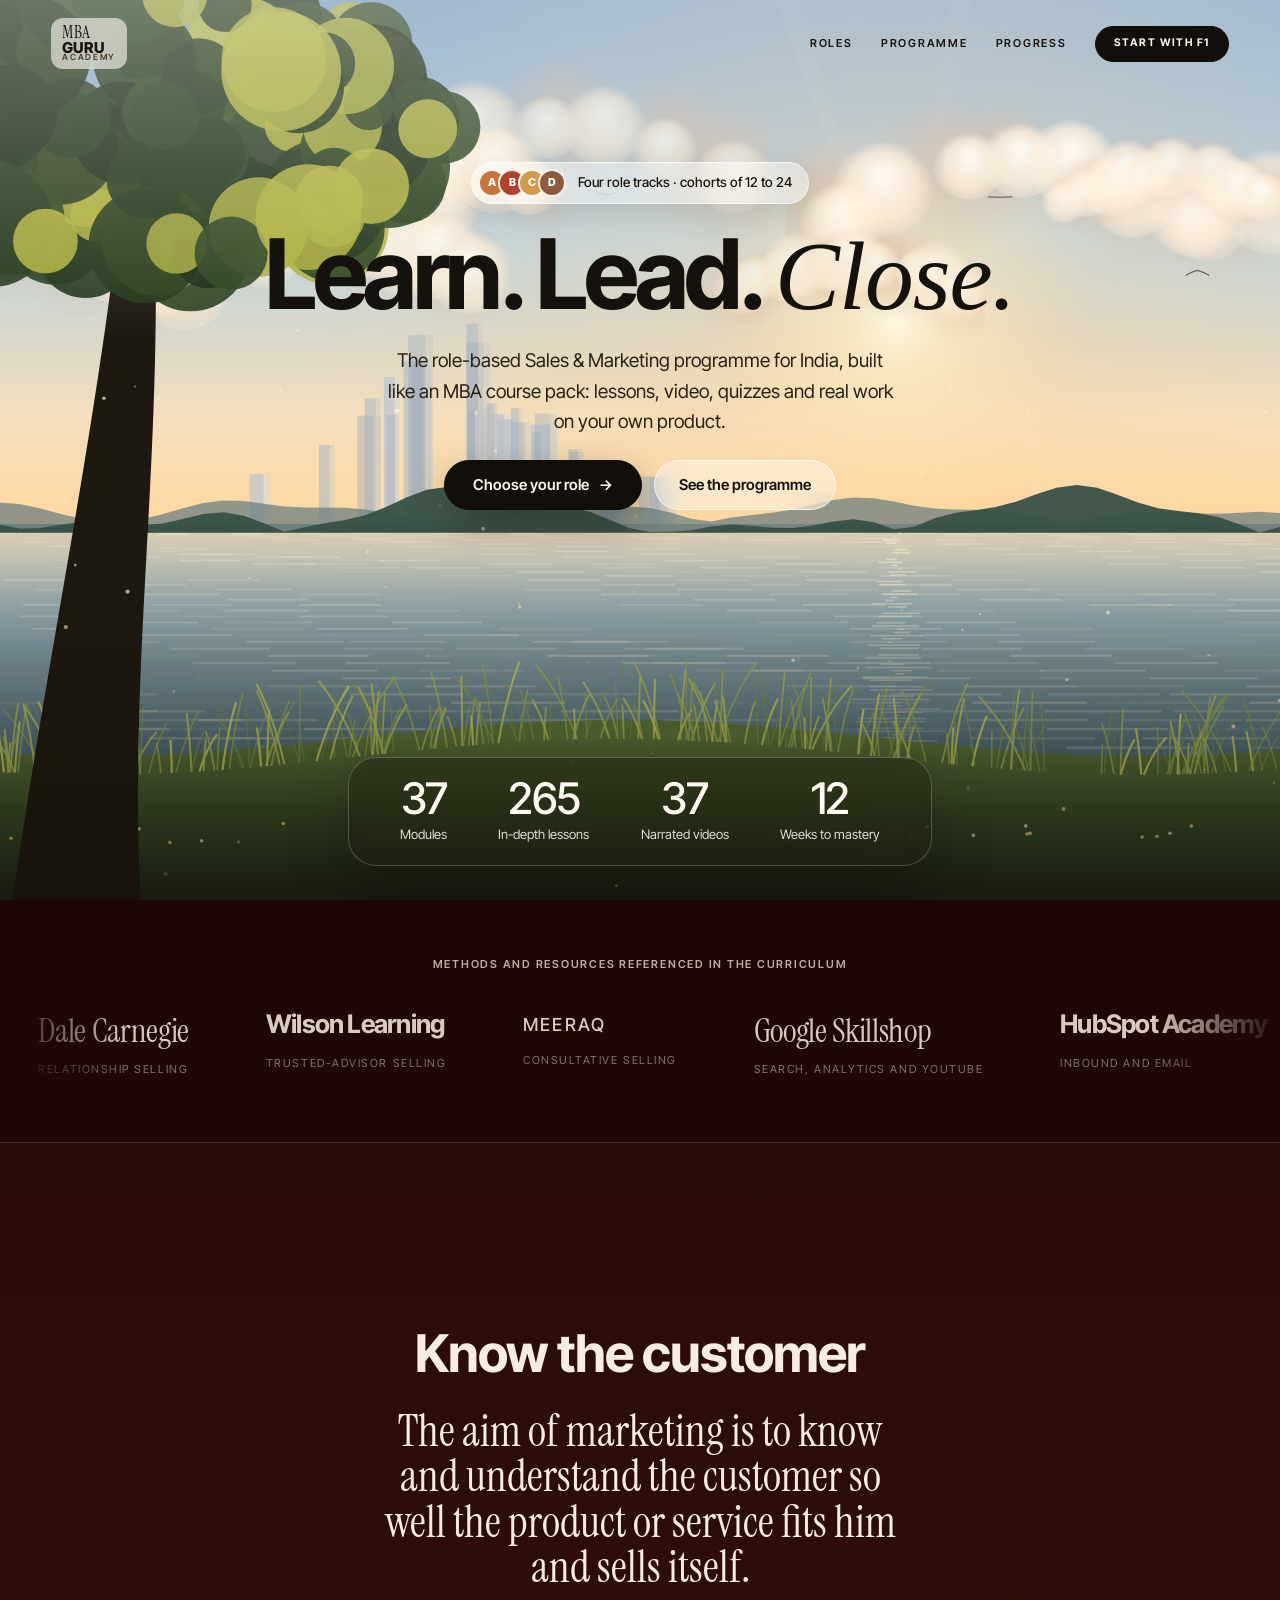
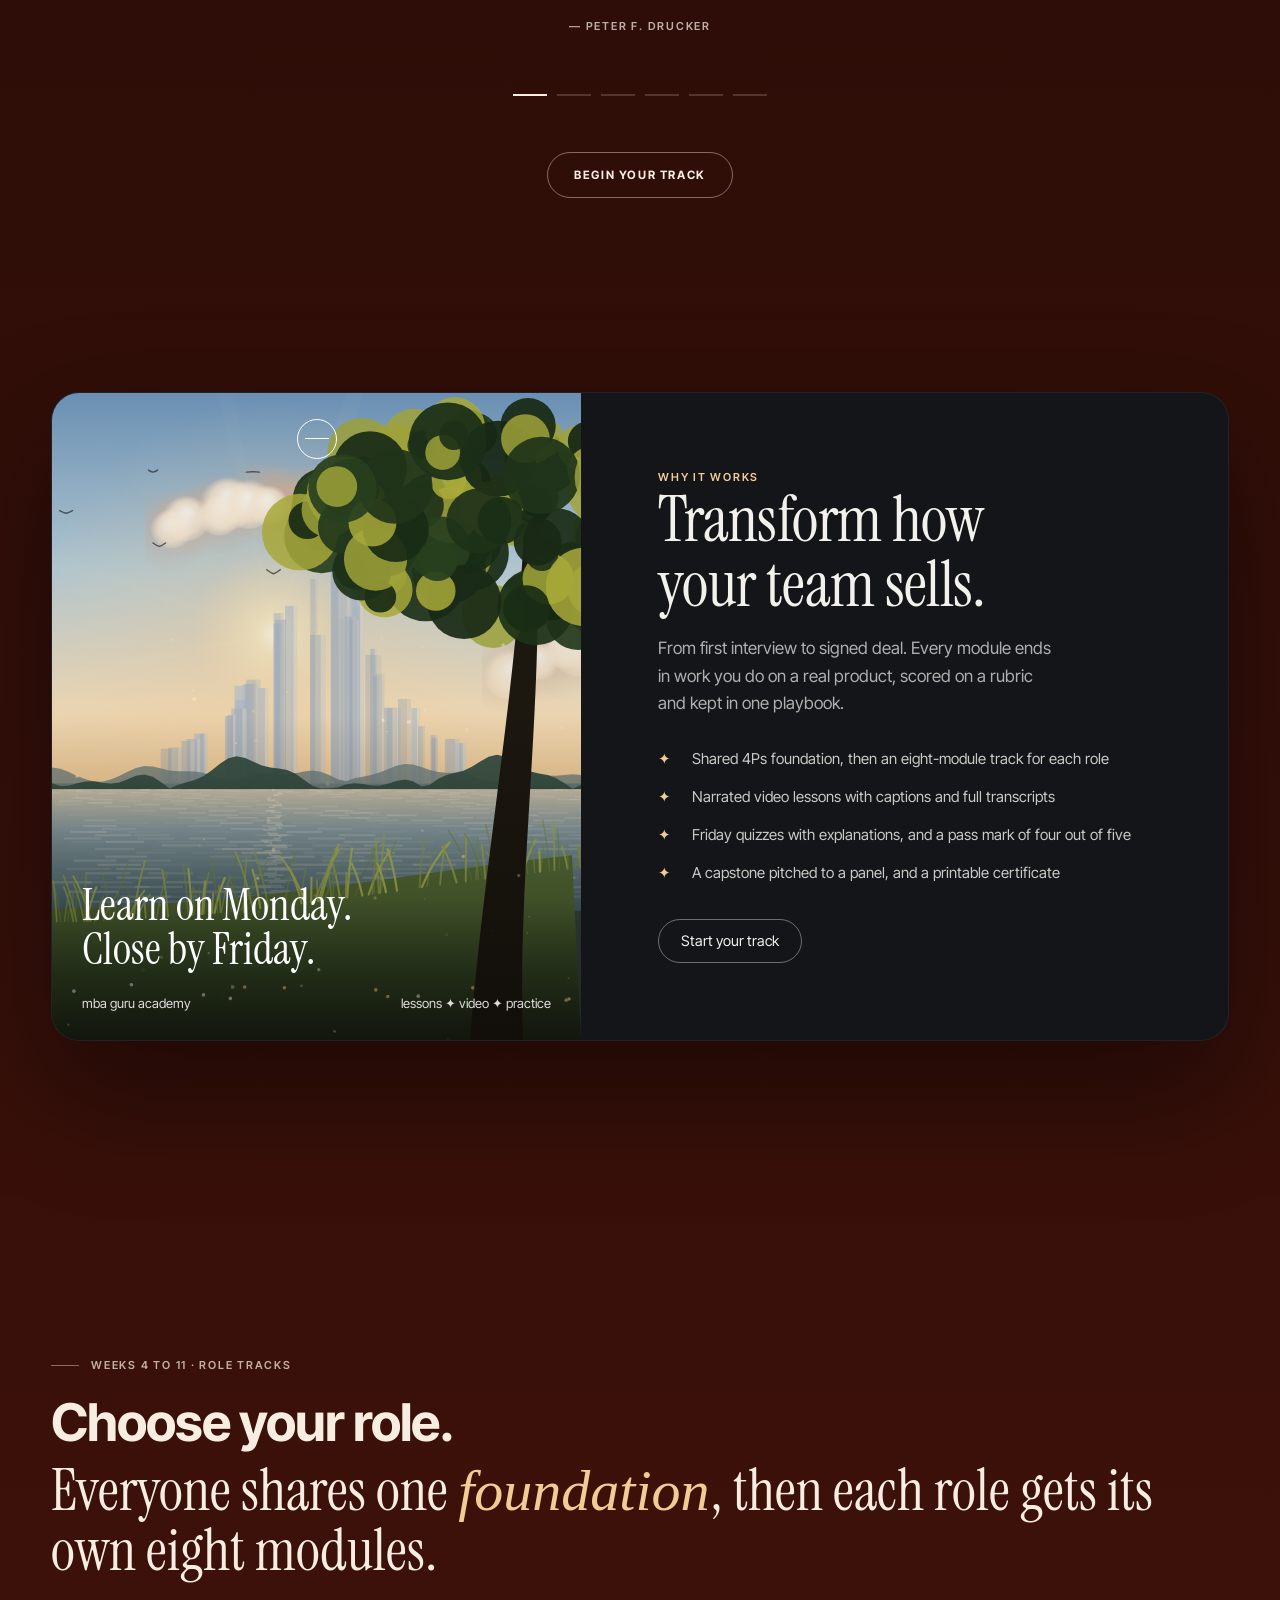
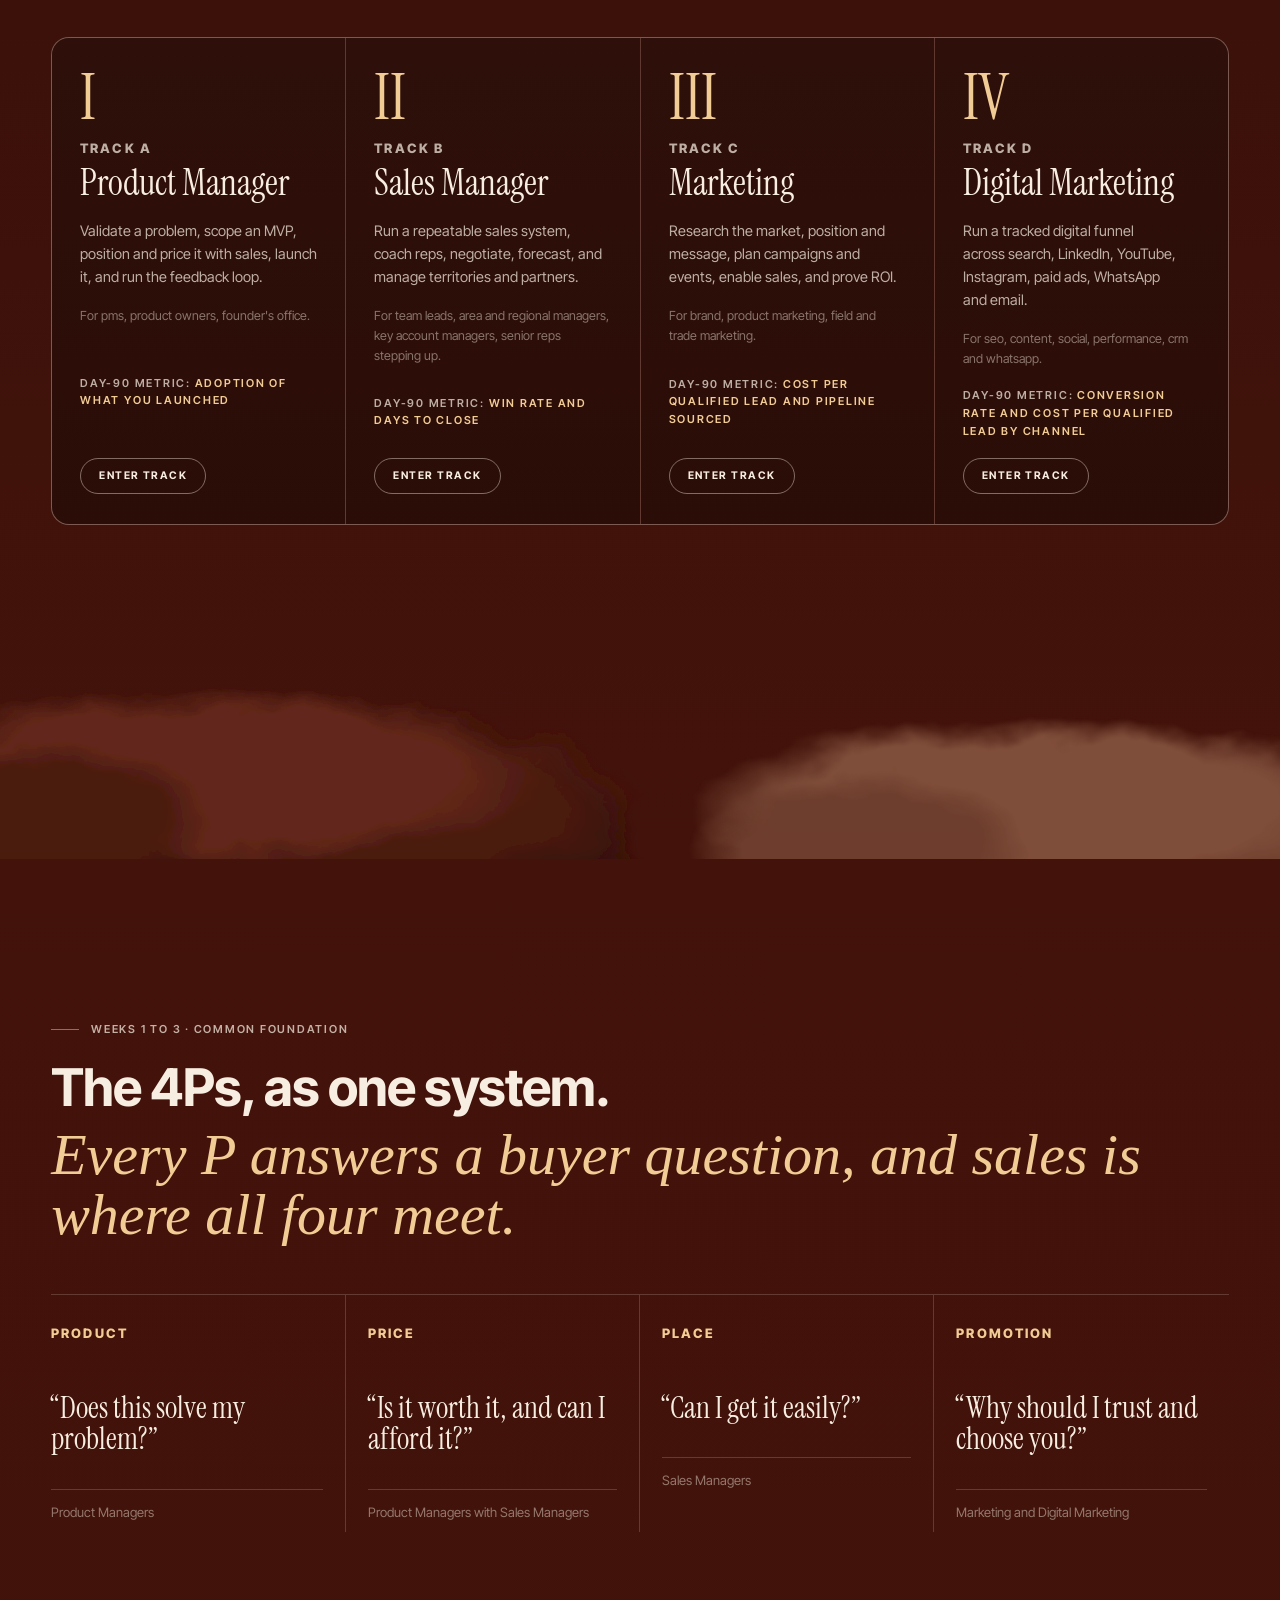
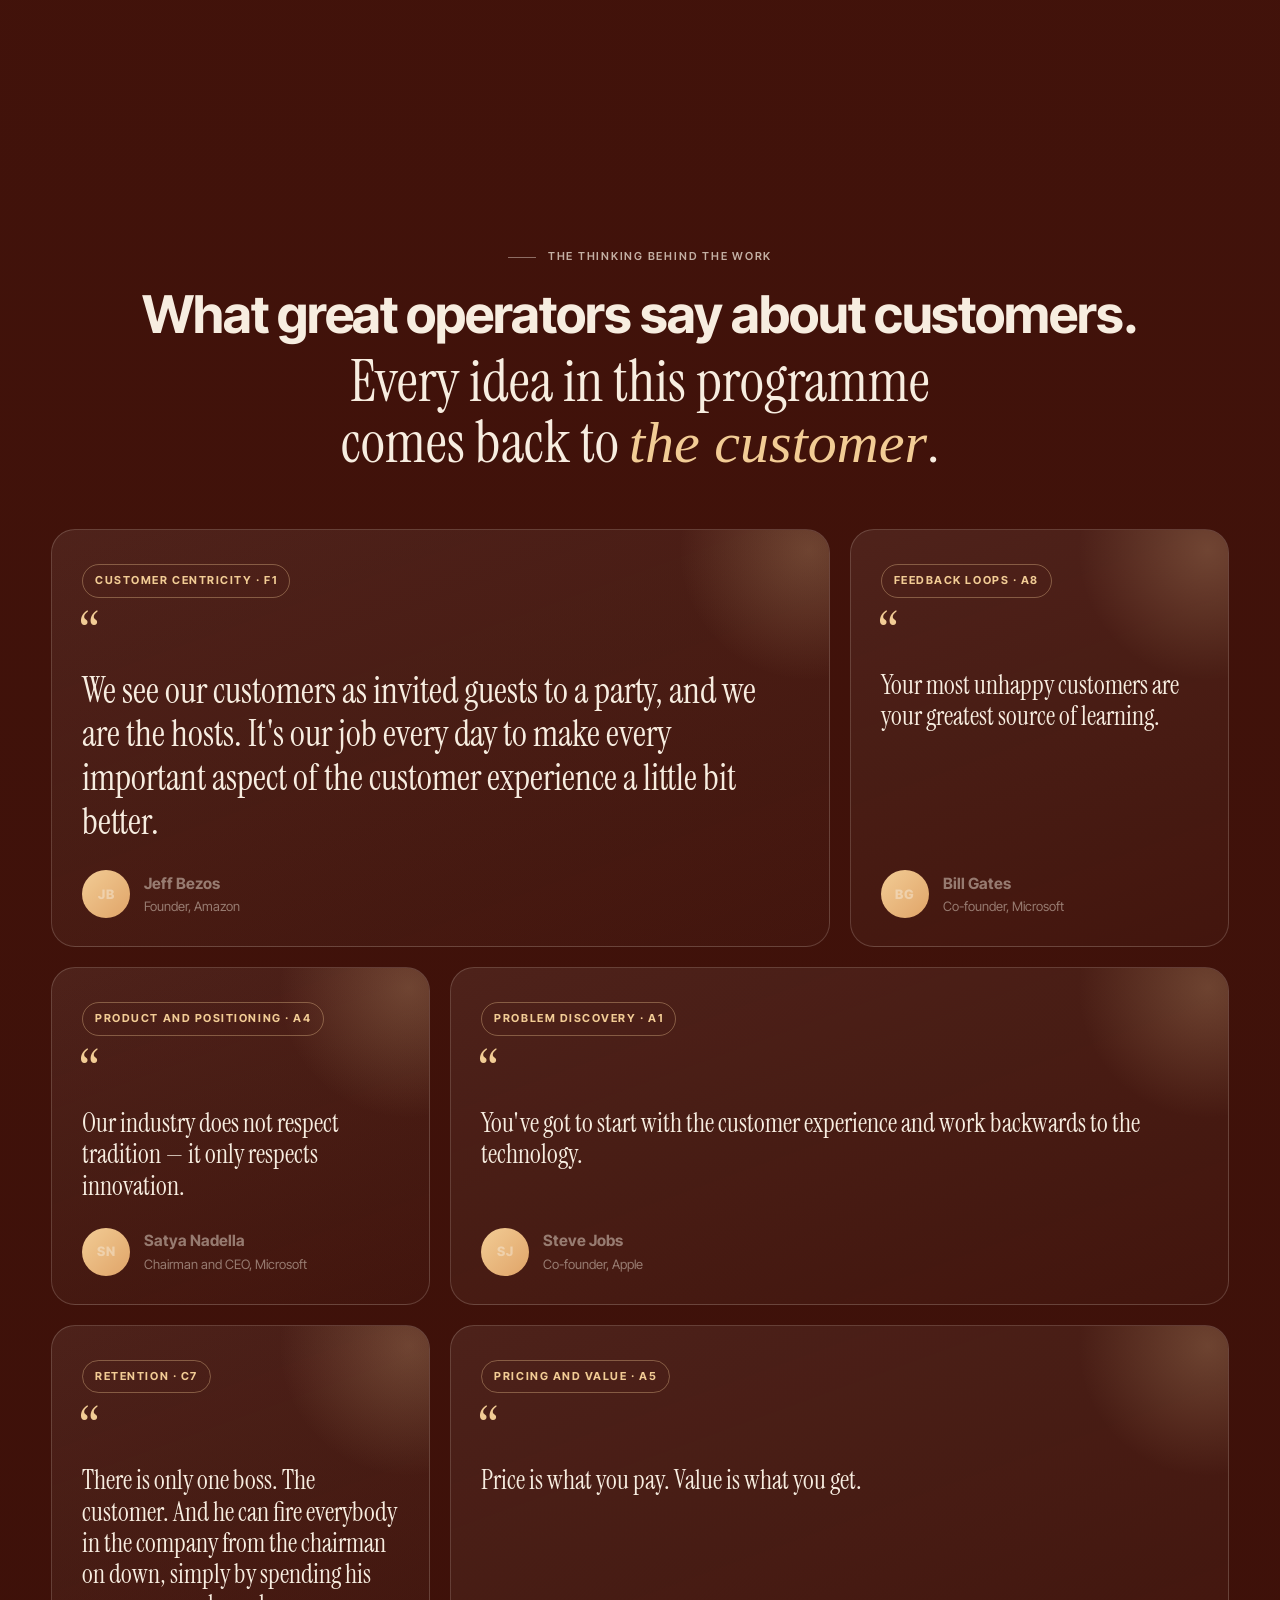
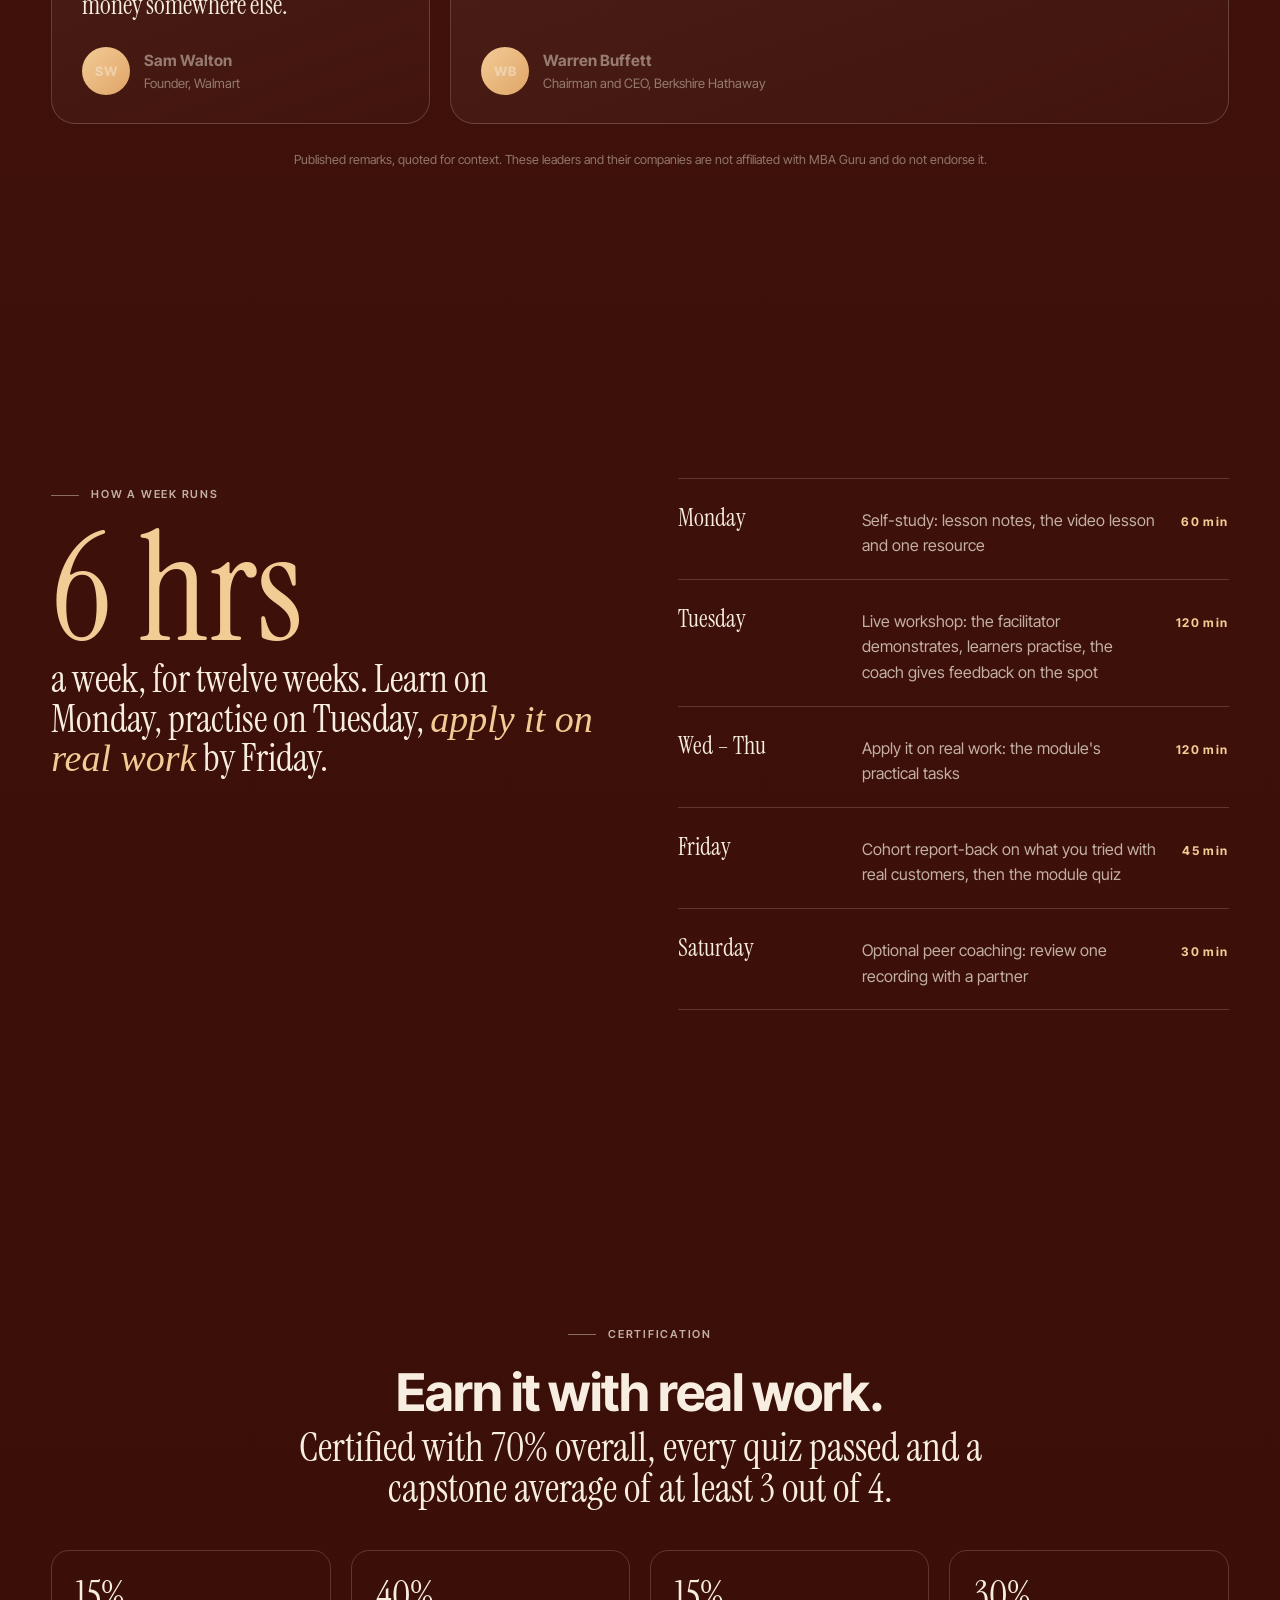
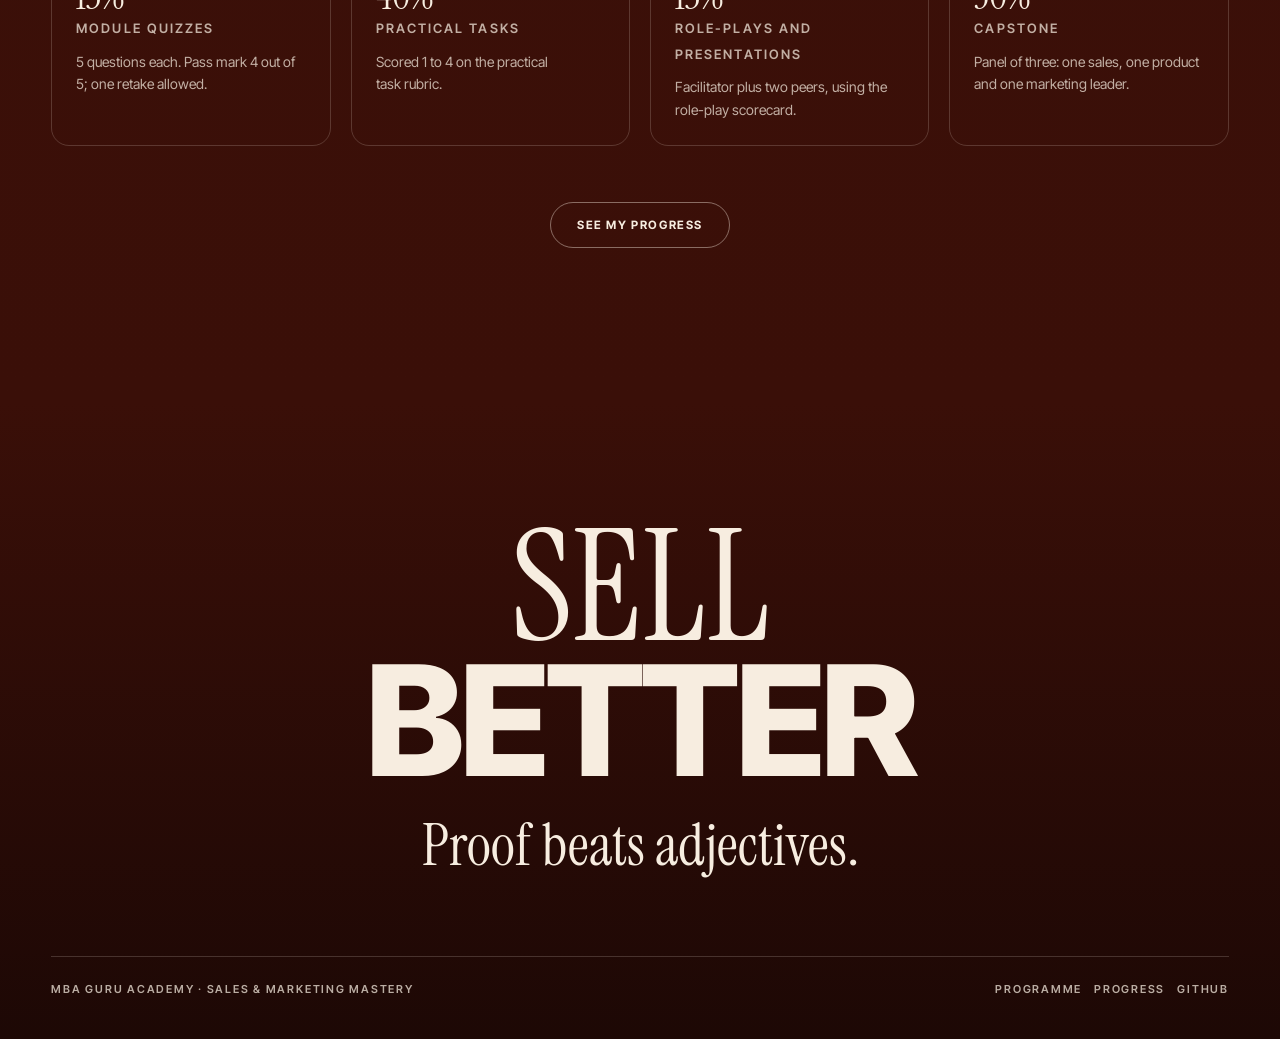
==== commit 3521f862: "Academy: premium home with live hero, glass stats, trust strip, showcase and leader voices" ====
--- a/academy/index.html
+++ b/academy/index.html
@@ -43,9 +43,11 @@
   <script src="content/catalog.js"></script>
   <script src="content/modules.js"></script>
   <script src="content/quotes.js"></script>
+  <script src="content/voices.js"></script>
   <script src="assets/store.js"></script>
   <script src="assets/content.js"></script>
   <script src="assets/player.js"></script>
+  <script src="assets/scene.js"></script>
   <script src="assets/app.js"></script>
 </body>
 </html>
--- a/academy/assets/styles.css
+++ b/academy/assets/styles.css
@@ -147,7 +147,8 @@
 .rock {
   position: absolute; bottom: 30%; width: 18vw; max-width: 260px; aspect-ratio: 0.8;
   background: linear-gradient(160deg, #a06a45 0%, #6c3f26 45%, #3a1d10 100%);
-  clip-path: polygon(18% 100%, 6% 64%, 14% 30%, 34% 12%, 52% 0, 70% 10%, 86% 34%, 94% 70%, 100% 100%);
+  clip-path: polygon(10% 100%, 4% 78%, 9% 58%, 6% 44%, 16% 30%, 22% 14%, 34% 8%, 42% 0, 55% 4%, 62% 16%, 74% 12%, 82% 26%, 80% 40%, 90% 52%, 94% 70%, 100% 86%, 100% 100%);
+  border-radius: 40% 46% 0 0 / 30% 34% 0 0;
   filter: url(#paint) drop-shadow(0 30px 40px rgba(0, 0, 0, 0.35));
   opacity: 0.92;
 }
@@ -462,7 +463,7 @@
 .stage .scn { position: absolute; z-index: 3; right: 3cqw; top: 2.2cqw; font-family: var(--serif); font-size: 1.8cqw; color: var(--cream); }
 .captions { position: absolute; z-index: 4; left: 8%; right: 8%; bottom: 4.5cqw; text-align: center; }
 .captions span { display: inline; padding: 0.4em 0.7em; line-height: 1.9; font-size: clamp(12px, 1.75cqw, 22px); background: rgba(16, 4, 2, 0.78); color: #fff; border-radius: 6px; box-decoration-break: clone; -webkit-box-decoration-break: clone; }
-.captions.off { display: none; }
+.captions.off, .captions span:empty { display: none; }
 .big-play { position: absolute; z-index: 5; inset: 0; display: grid; place-items: center; background: rgba(16, 4, 2, 0.35); border: 0; cursor: pointer; transition: opacity 0.4s; }
 .big-play span { width: 92px; height: 92px; border-radius: 50%; border: 1px solid var(--cream); display: grid; place-items: center; backdrop-filter: blur(6px); -webkit-backdrop-filter: blur(6px); transition: transform 0.4s var(--ease), background 0.4s; }
 .big-play span::after { content: ""; margin-left: 6px; border: 14px solid transparent; border-left: 22px solid var(--cream); border-right: 0; }
@@ -589,3 +590,113 @@
   body { background: #fff; color: #000; }
   .certificate { box-shadow: none; margin: 0; max-width: none; }
 }
+
+/* ---------- refinements ---------- */
+.page-head .rock { display: none; }
+@media (max-width: 600px) {
+  .sky .cloud { width: 78vw !important; height: 11vh !important; }
+  .sky .cloud:nth-of-type(odd) { left: -20vw !important; }
+  .cloudbank { height: 30%; }
+  .counter { font-size: 15px; }
+}
+
+/* =========================================================
+   Premium landing: live landscape hero, trust strip, split card, leader voices
+   ========================================================= */
+.hero2 { position: relative; min-height: 100svh; overflow: hidden; isolation: isolate; display: grid; grid-template-rows: 1fr auto; color: #15110c; }
+.hero2 canvas.live { position: absolute; inset: 0; width: 100%; height: 100%; z-index: -2; display: block; }
+.hero2-shade { position: absolute; inset: 0; z-index: -1; pointer-events: none;
+  background: linear-gradient(180deg, rgba(255,252,246,0.35) 0%, rgba(255,252,246,0) 38%, rgba(20,14,8,0) 62%, rgba(20,14,8,0.55) 100%); }
+.hero2-inner { display: grid; justify-items: center; align-content: start; text-align: center; gap: 22px; padding: clamp(130px, 18vh, 190px) var(--gutter) 40px; }
+.chip { display: inline-flex; align-items: center; gap: 12px; padding: 6px 16px 6px 6px; border-radius: 999px;
+  background: rgba(255, 255, 255, 0.42); border: 1px solid rgba(255, 255, 255, 0.6); backdrop-filter: blur(14px) saturate(1.3); -webkit-backdrop-filter: blur(14px) saturate(1.3);
+  font-size: 13.5px; font-weight: 500; color: #1c160f; box-shadow: 0 10px 30px rgba(60, 40, 20, 0.12); }
+.chip .stack { display: inline-flex; }
+.chip .stack i { width: 28px; height: 28px; border-radius: 50%; display: grid; place-items: center; font-style: normal; font-size: 11px; font-weight: 800; color: #fff; border: 2px solid rgba(255,255,255,0.9); margin-left: -8px; }
+.chip .stack i:first-child { margin-left: 0; }
+.hero2 h1 { margin: 0; font-family: var(--sans); font-weight: 700; font-size: clamp(44px, 7.6vw, 104px); line-height: 0.98; letter-spacing: -0.045em; color: #15110c; text-wrap: balance; }
+.hero2 h1 em { font-family: var(--serif); font-style: italic; font-weight: 400; letter-spacing: -0.01em; }
+.hero2 .sub2 { margin: 0; max-width: 46ch; font-size: clamp(16px, 1.5vw, 19px); color: #2a2218; }
+.btn-dark { display: inline-flex; align-items: center; gap: 10px; min-height: 50px; padding: 0 28px; border-radius: 999px; background: #120e0a; color: #fbf5ec; text-decoration: none; font-weight: 600; font-size: 15px; letter-spacing: 0; border: 1px solid #120e0a; transition: transform 0.35s var(--ease), box-shadow 0.35s var(--ease), background 0.35s; box-shadow: 0 14px 36px rgba(18, 14, 10, 0.28); }
+.btn-dark:hover { transform: translateY(-2px); box-shadow: 0 20px 44px rgba(18, 14, 10, 0.36); }
+.btn-ghost { display: inline-flex; align-items: center; min-height: 50px; padding: 0 24px; border-radius: 999px; color: #15110c; text-decoration: none; font-weight: 600; font-size: 15px; background: rgba(255,255,255,0.4); border: 1px solid rgba(255,255,255,0.65); backdrop-filter: blur(12px); -webkit-backdrop-filter: blur(12px); transition: background 0.3s; }
+.btn-ghost:hover { background: rgba(255,255,255,0.7); }
+.glassbar { justify-self: center; margin: 0 var(--gutter) 34px; display: grid; grid-template-columns: repeat(4, auto); gap: clamp(20px, 4vw, 64px); padding: 18px clamp(24px, 4vw, 52px);
+  border-radius: 28px; background: rgba(30, 24, 18, 0.36); border: 1px solid rgba(255, 255, 255, 0.22); backdrop-filter: blur(18px) saturate(1.2); -webkit-backdrop-filter: blur(18px) saturate(1.2); color: #fffaf2; box-shadow: 0 24px 60px rgba(0,0,0,0.25); }
+.glassbar div { text-align: center; }
+.glassbar b { display: block; font-family: var(--sans); font-weight: 500; font-size: clamp(28px, 3.4vw, 44px); letter-spacing: -0.03em; line-height: 1.05; }
+.glassbar span { font-size: 13px; opacity: 0.85; }
+
+.is-home .topbar:not(.scrolled) .brand, .is-home .topbar:not(.scrolled) .nav a.label { color: #1b140e; }
+.is-home .topbar:not(.scrolled) .brand .b3 { color: #4a3b2b; }
+.is-home .topbar:not(.scrolled) .nav .pill { background: #120e0a; color: #fbf5ec; border-color: #120e0a; }
+.is-home .topbar:not(.scrolled) .menu-btn span { background: #1b140e; }
+
+/* trust strip */
+.trust { padding: 56px 0 64px; background: var(--night); border-bottom: 1px solid var(--line); overflow: hidden; }
+.trust .label { display: block; text-align: center; margin-bottom: 30px; padding: 0 var(--gutter); }
+.marquee { display: flex; width: max-content; animation: marquee 48s linear infinite; }
+.trust:hover .marquee { animation-play-state: paused; }
+.marquee ul { display: flex; gap: clamp(40px, 6vw, 88px); list-style: none; margin: 0; padding: 0 clamp(20px, 3vw, 44px); }
+.marquee li { display: grid; gap: 4px; white-space: nowrap; }
+.marquee .wm { font-family: var(--serif); font-size: clamp(24px, 2.6vw, 34px); color: var(--cream); opacity: 0.86; letter-spacing: -0.01em; }
+.marquee li:nth-child(3n+2) .wm { font-family: var(--sans); font-weight: 700; font-size: clamp(19px, 2vw, 26px); letter-spacing: -0.03em; }
+.marquee li:nth-child(3n) .wm { font-family: var(--sans); font-weight: 500; text-transform: uppercase; letter-spacing: 0.12em; font-size: clamp(14px, 1.4vw, 18px); padding-top: 0.4em; }
+.marquee .nt { font-size: 11px; letter-spacing: 0.14em; text-transform: uppercase; color: var(--faint); }
+.fade-x { mask-image: linear-gradient(90deg, transparent, #000 10%, #000 90%, transparent); -webkit-mask-image: linear-gradient(90deg, transparent, #000 10%, #000 90%, transparent); }
+@keyframes marquee { to { transform: translateX(-50%); } }
+
+/* split showcase card (image left, dark panel right) */
+.showcase { display: grid; grid-template-columns: 0.9fr 1.1fr; min-height: 620px; border-radius: 28px; overflow: hidden; background: #141519; box-shadow: 0 50px 120px rgba(0,0,0,0.45); border: 1px solid rgba(255,255,255,0.06); }
+.showcase .pic { position: relative; min-height: 420px; }
+.showcase .pic canvas { position: absolute; inset: 0; width: 100%; height: 100%; display: block; }
+.showcase .pic::after { content: ""; position: absolute; inset: 0; background: linear-gradient(180deg, rgba(0,0,0,0.05) 50%, rgba(10,8,6,0.6)); pointer-events: none; }
+.showcase .mark { position: absolute; z-index: 2; top: 26px; left: 50%; transform: translateX(-50%); width: 40px; height: 40px; border-radius: 50%; border: 1.5px solid #fff; display: grid; place-items: center; }
+.showcase .mark::after { content: ""; width: 24px; height: 1.5px; background: #fff; }
+.showcase .over { position: absolute; z-index: 2; left: 30px; right: 30px; bottom: 26px; color: #fff; }
+.showcase .over p { margin: 0 0 22px; font-family: var(--serif); font-size: clamp(30px, 3.4vw, 46px); line-height: 1; }
+.showcase .over .meta { display: flex; justify-content: space-between; gap: 12px; font-size: 13px; opacity: 0.85; }
+.showcase .panel { display: grid; align-content: center; padding: clamp(36px, 6vw, 90px); color: #f3f1ec; }
+.showcase .panel h2 { margin: 0; font-family: var(--serif); font-weight: 400; font-size: clamp(40px, 5vw, 68px); line-height: 1.02; letter-spacing: -0.01em; }
+.showcase .panel p { margin: 18px 0 30px; max-width: 40ch; color: rgba(243,241,236,0.7); font-size: 17px; }
+.showcase .panel .feats { list-style: none; padding: 0; margin: 0 0 34px; display: grid; gap: 14px; }
+.showcase .panel .feats li { display: grid; grid-template-columns: 22px 1fr; gap: 12px; color: rgba(243,241,236,0.82); font-size: 15px; }
+.showcase .panel .feats li::before { content: "✦"; color: var(--gold); }
+.pill-outline { display: inline-flex; align-items: center; justify-self: start; min-height: 44px; padding: 0 22px; border-radius: 999px; border: 1px solid rgba(243,241,236,0.4); color: #f3f1ec; text-decoration: none; font-size: 14.5px; transition: all 0.35s var(--ease); }
+.pill-outline:hover { background: #f3f1ec; color: #141519; }
+
+/* leader voices */
+.voices { display: grid; grid-template-columns: repeat(3, 1fr); gap: 20px; margin-top: 56px; }
+.voice { position: relative; display: flex; flex-direction: column; gap: 26px; padding: 34px 30px 28px; border-radius: 24px;
+  background: linear-gradient(160deg, rgba(247,237,224,0.08), rgba(247,237,224,0.02)); border: 1px solid var(--line); overflow: hidden;
+  transition: transform 0.6s var(--ease), border-color 0.6s var(--ease), background 0.6s; }
+.voice::before { content: ""; position: absolute; width: 260px; height: 260px; right: -110px; top: -110px; border-radius: 50%; background: radial-gradient(closest-side, rgba(242,204,149,0.22), transparent); transition: transform 0.8s var(--ease); }
+.voice:hover { transform: translateY(-6px); border-color: var(--line-strong); }
+.voice:hover::before { transform: scale(1.3); }
+.voice blockquote { position: relative; margin: 0; font-family: var(--serif); font-size: clamp(22px, 2vw, 27px); line-height: 1.22; color: var(--cream); }
+.voice blockquote::before { content: "“"; display: block; font-size: 64px; line-height: 0.5; color: var(--gold); margin-bottom: 14px; }
+.voice .who2 { margin-top: auto; display: grid; grid-template-columns: 48px 1fr; gap: 14px; align-items: center; }
+.voice .mono { width: 48px; height: 48px; border-radius: 50%; display: grid; place-items: center; font-weight: 800; font-size: 15px; letter-spacing: 0.04em; color: var(--ink); background: linear-gradient(135deg, var(--gold), var(--amber)); }
+.voice .who2 b { display: block; font-weight: 700; font-size: 15.5px; }
+.voice .who2 span { font-size: 13px; color: var(--faint); }
+.voice .tag { position: relative; align-self: flex-start; font-size: 11px; font-weight: 700; letter-spacing: 0.14em; text-transform: uppercase; color: var(--gold); text-decoration: none; padding: 7px 12px; border: 1px solid rgba(242,204,149,0.35); border-radius: 999px; }
+.voice .tag:hover { background: rgba(242,204,149,0.12); }
+.voice:nth-child(1) { grid-column: span 2; }
+.voice:nth-child(1) blockquote { font-size: clamp(28px, 2.8vw, 38px); }
+.voice:nth-child(4), .voice:nth-child(6) { grid-column: span 2; }
+.disclaim { margin: 26px 0 0; font-size: 12.5px; color: var(--faint); text-align: center; }
+
+@media (max-width: 960px) {
+  .showcase { grid-template-columns: 1fr; }
+  .voices { grid-template-columns: 1fr 1fr; }
+  .voice:nth-child(n) { grid-column: auto; }
+  .voice:nth-child(1), .voice:nth-child(6) { grid-column: span 2; }
+}
+@media (max-width: 640px) {
+  .glassbar { grid-template-columns: repeat(2, auto); row-gap: 14px; border-radius: 22px; }
+  .voices { grid-template-columns: 1fr; }
+  .voice:nth-child(1) { grid-column: auto; }
+  .chip { font-size: 12px; }
+  .hero2-inner { padding-top: 120px; }
+}
+.is-home .topbar:not(.scrolled) .brand { padding: 7px 11px; border-radius: 12px; background: rgba(255, 252, 246, 0.6); backdrop-filter: blur(10px); -webkit-backdrop-filter: blur(10px); }
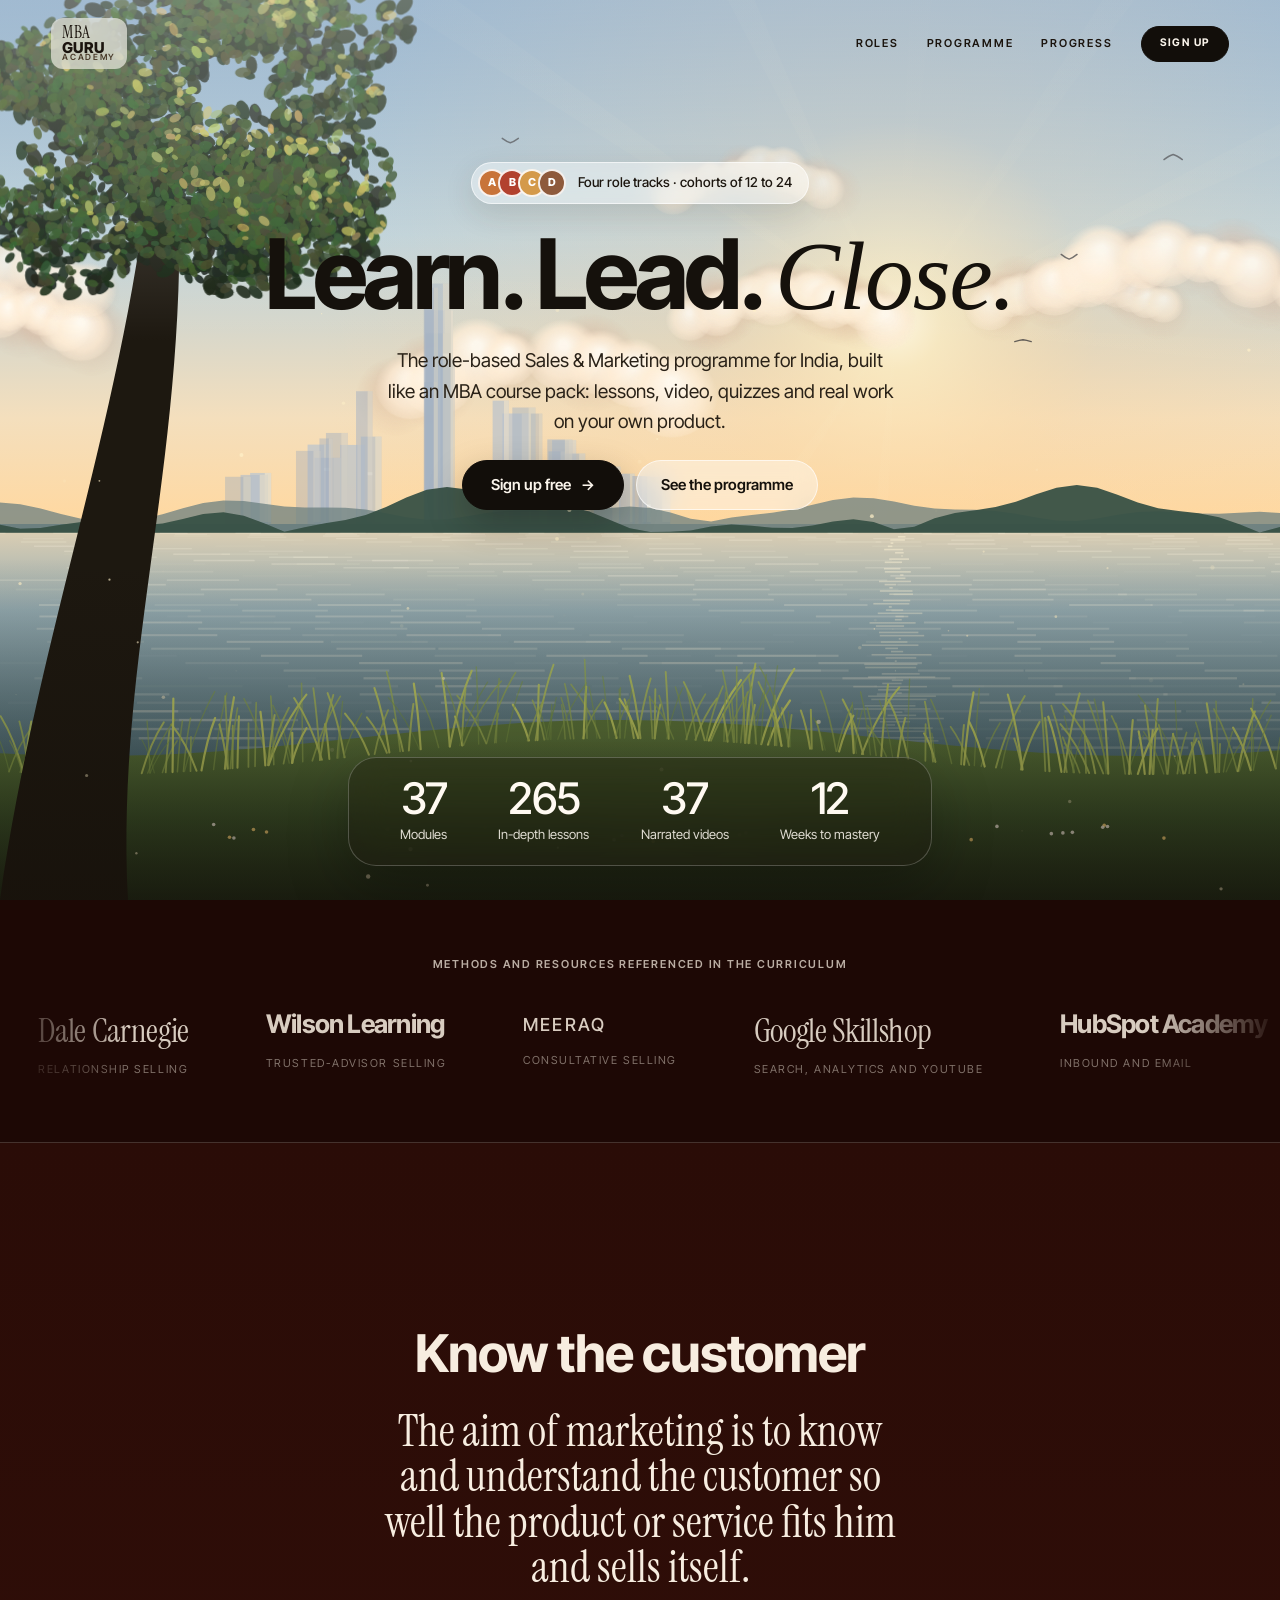
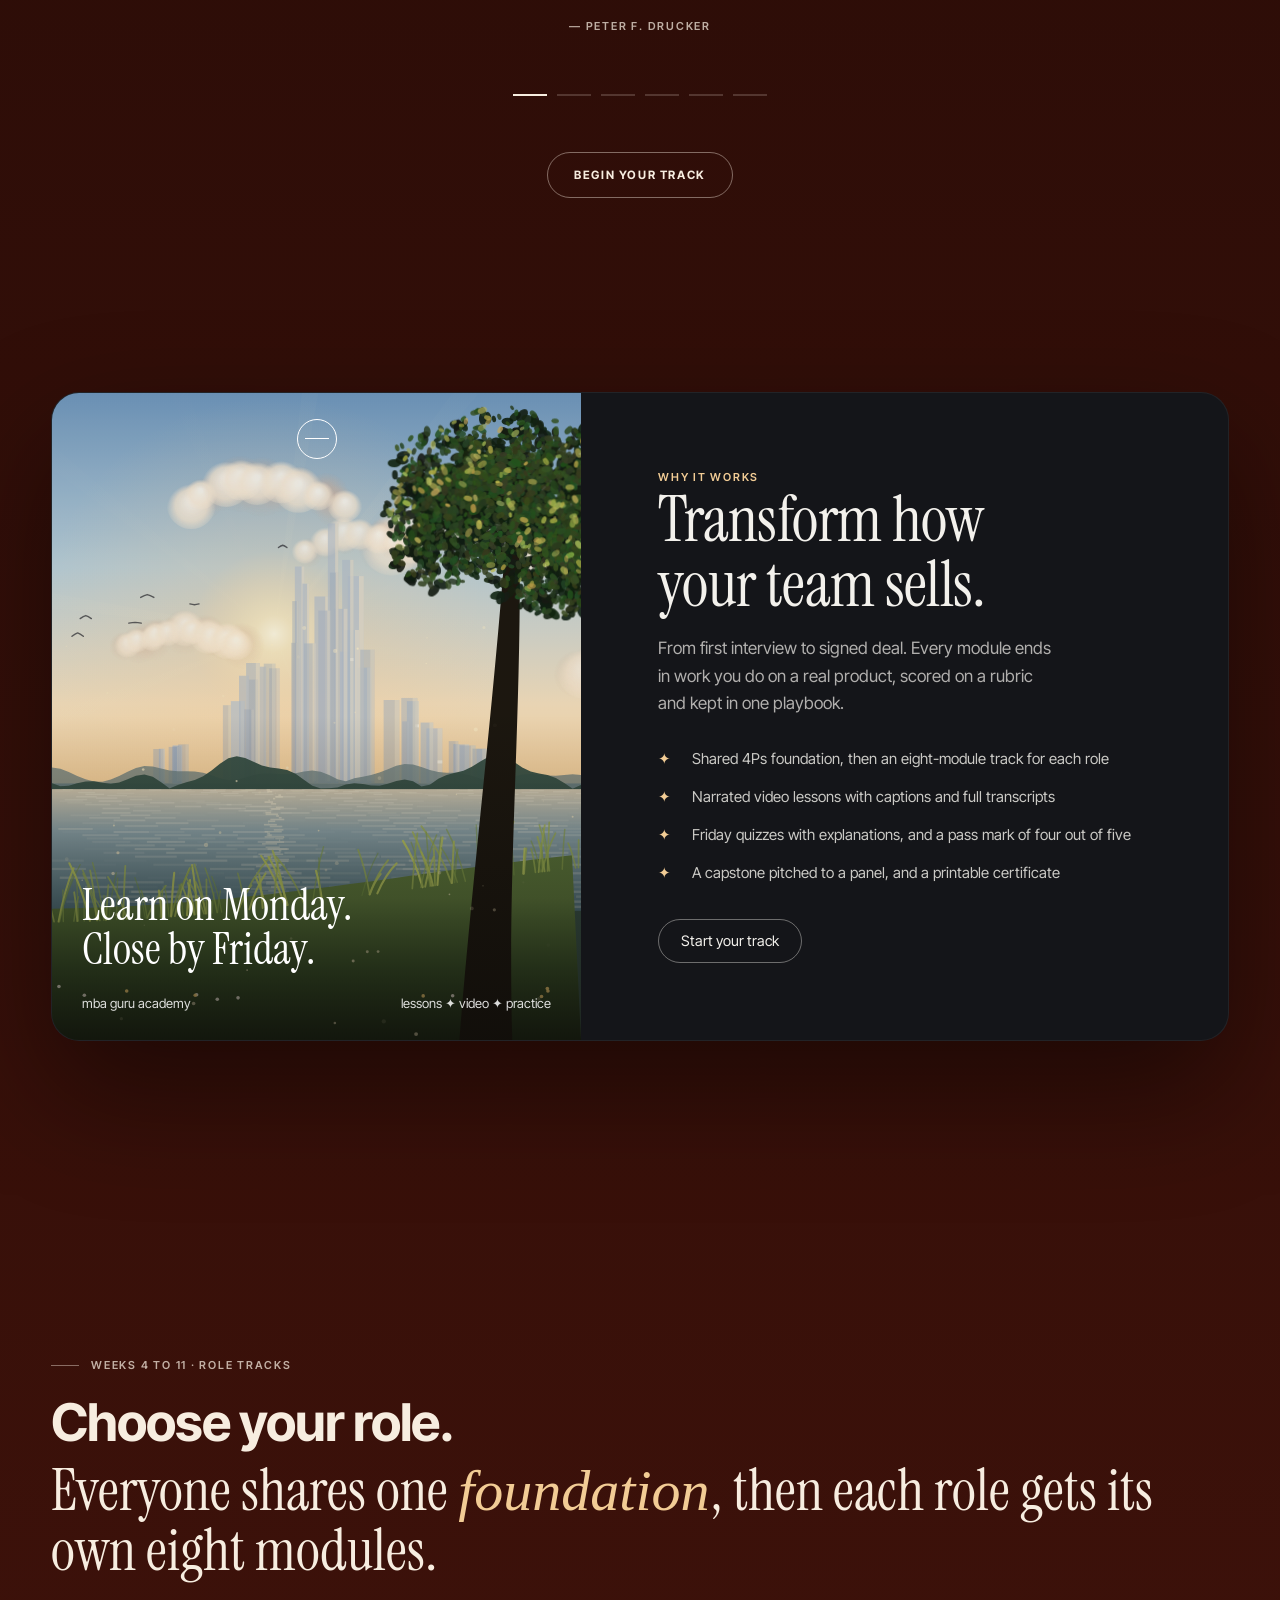
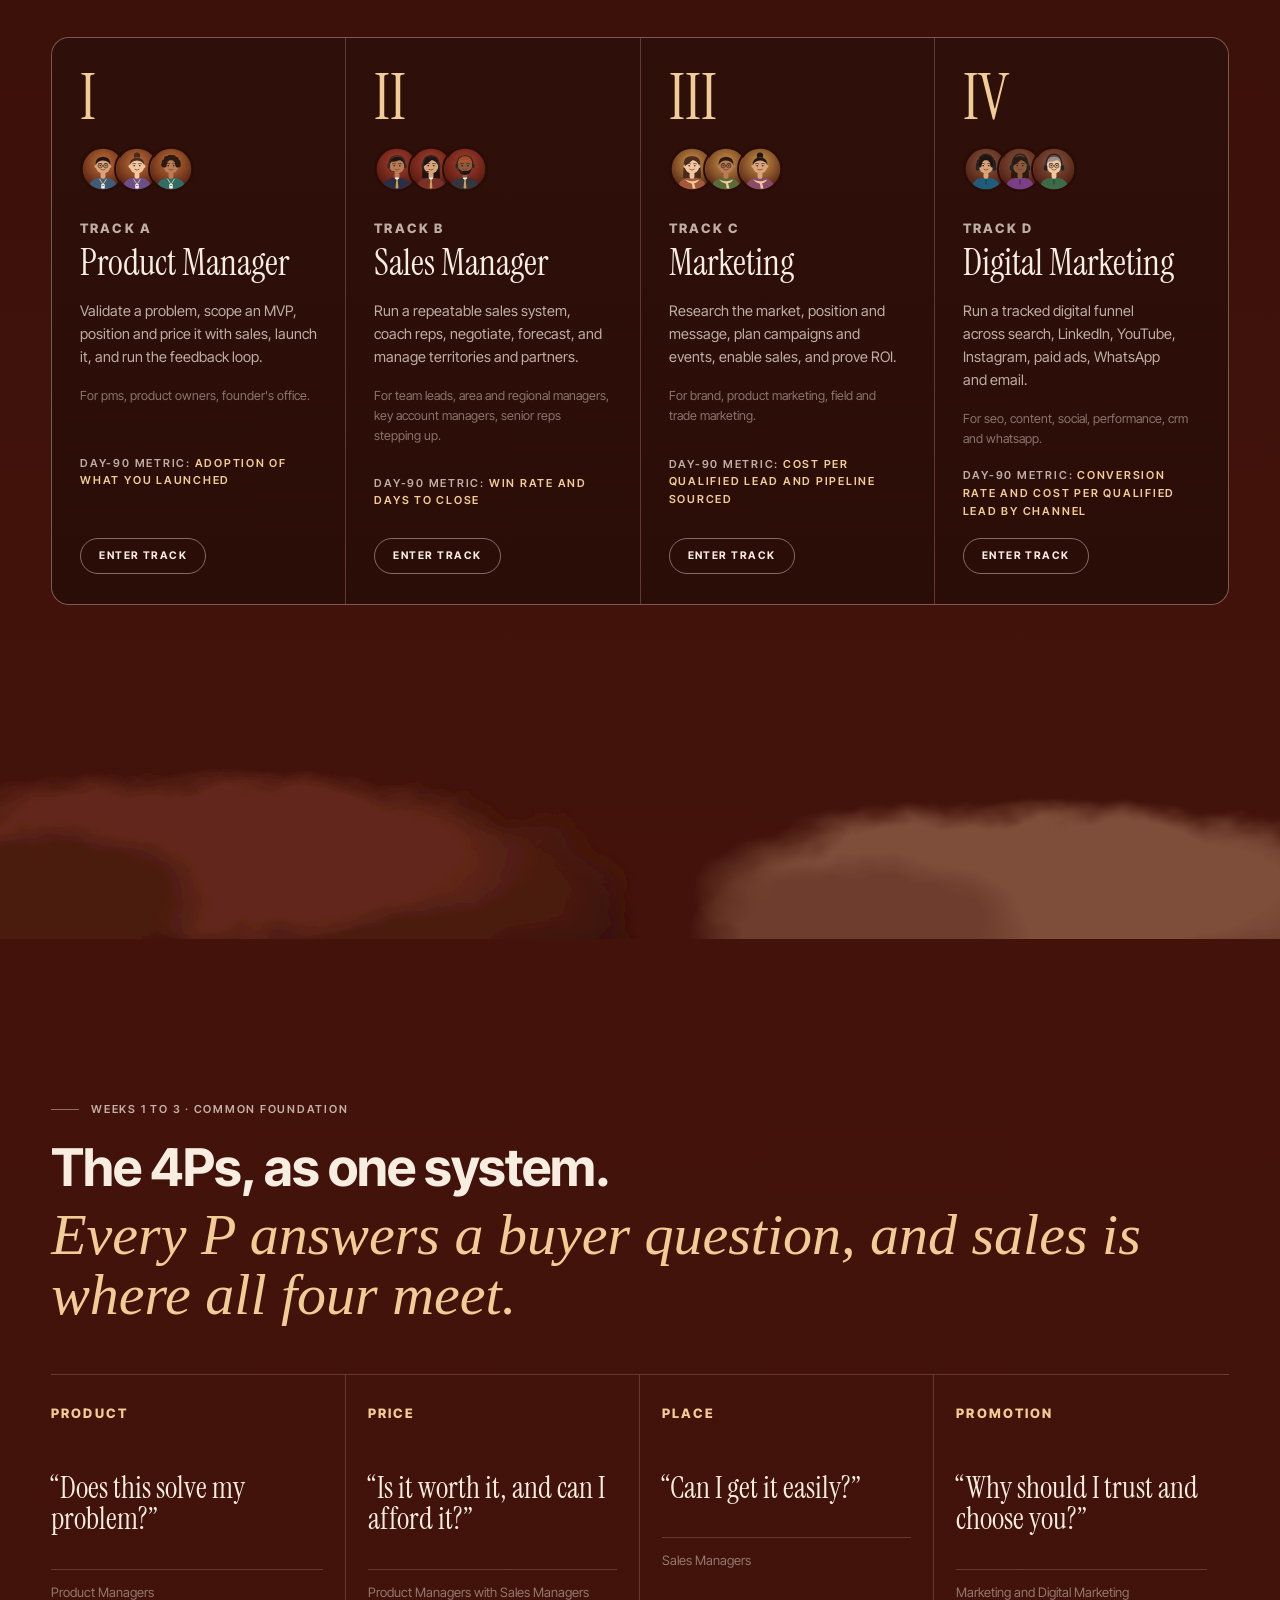
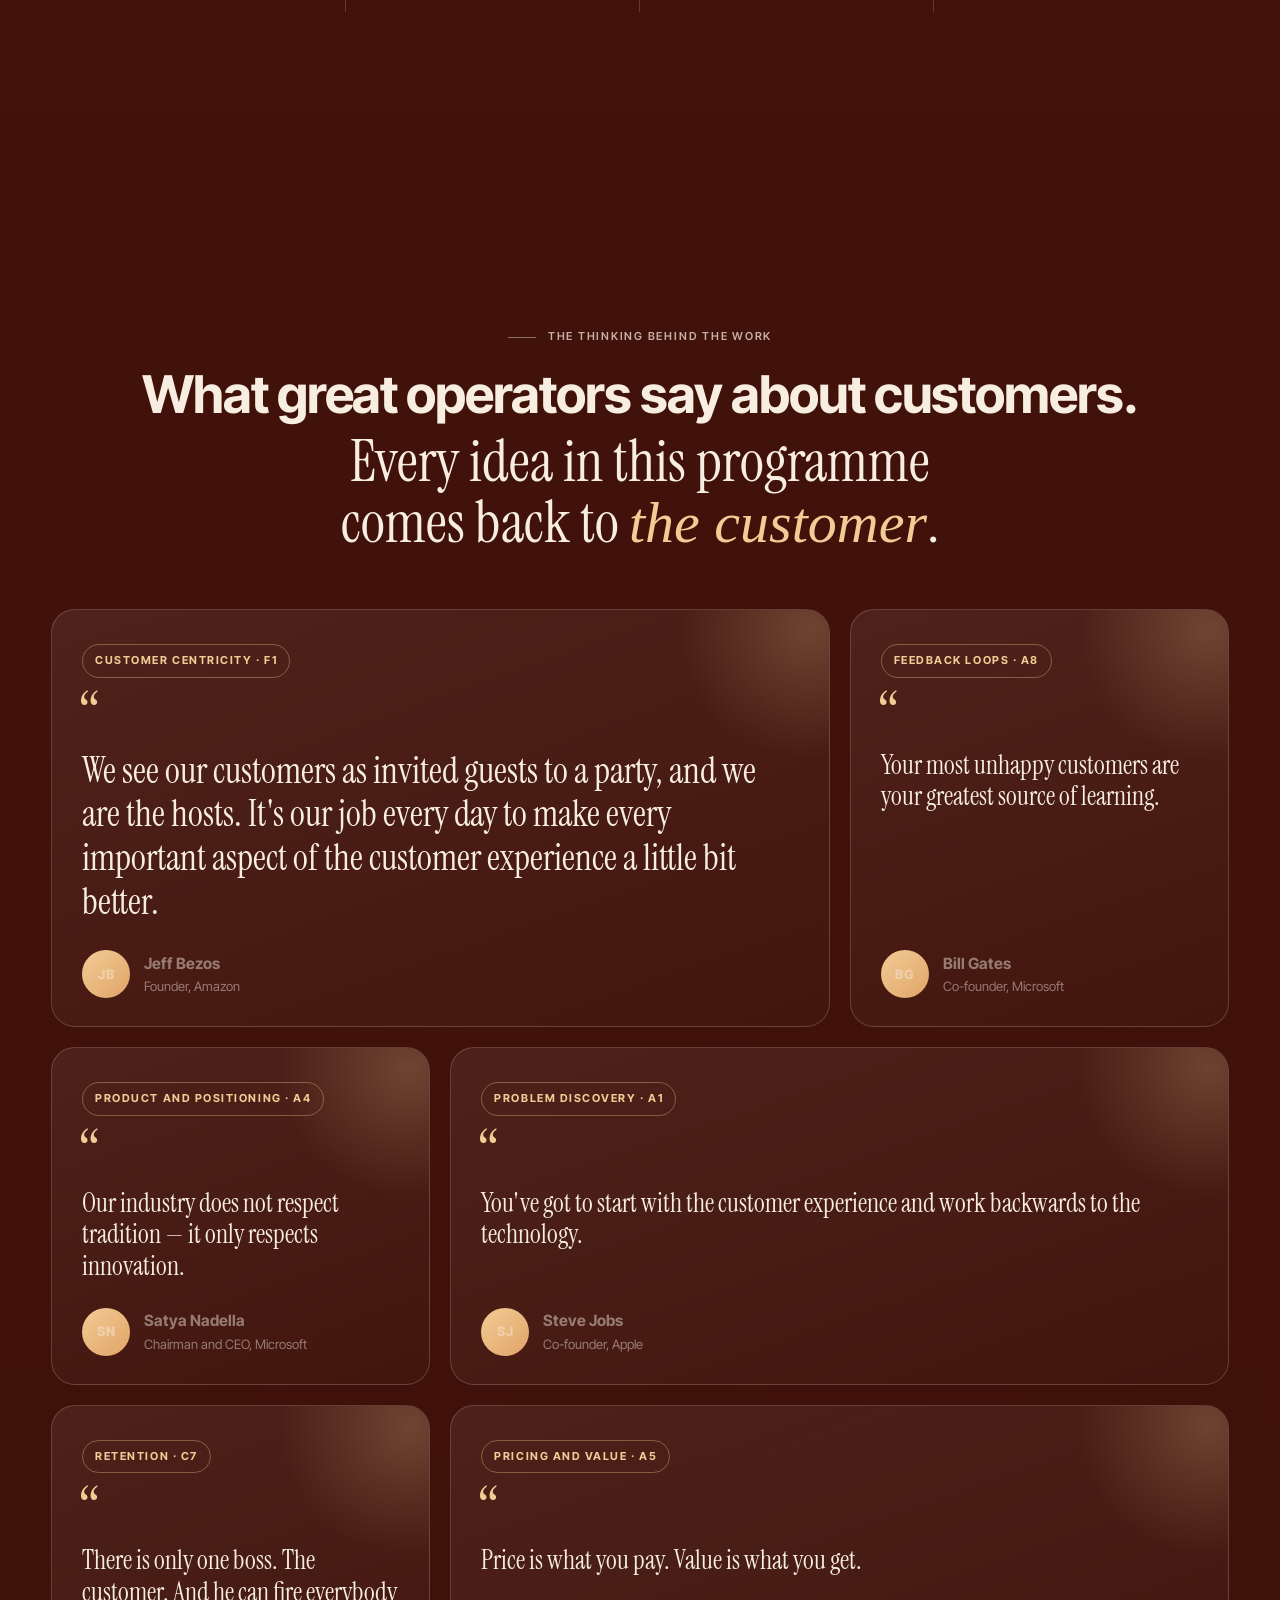
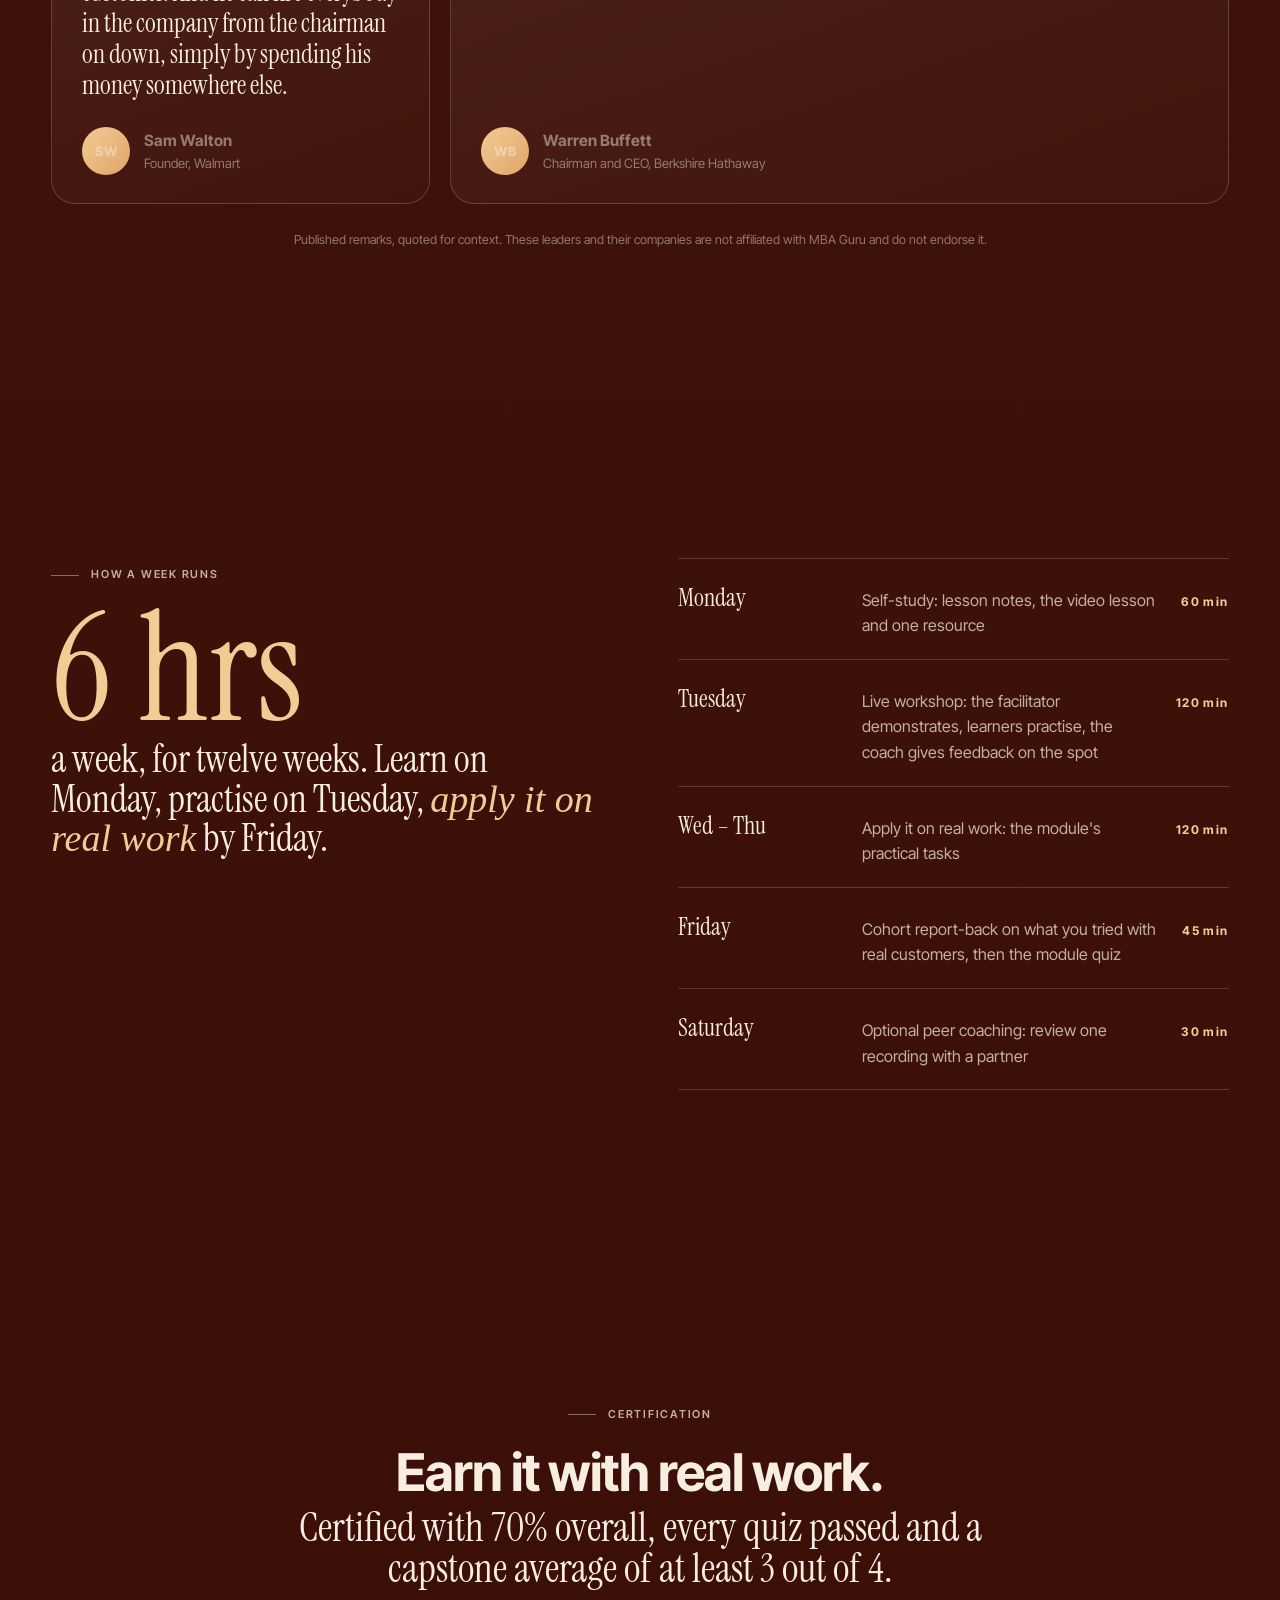
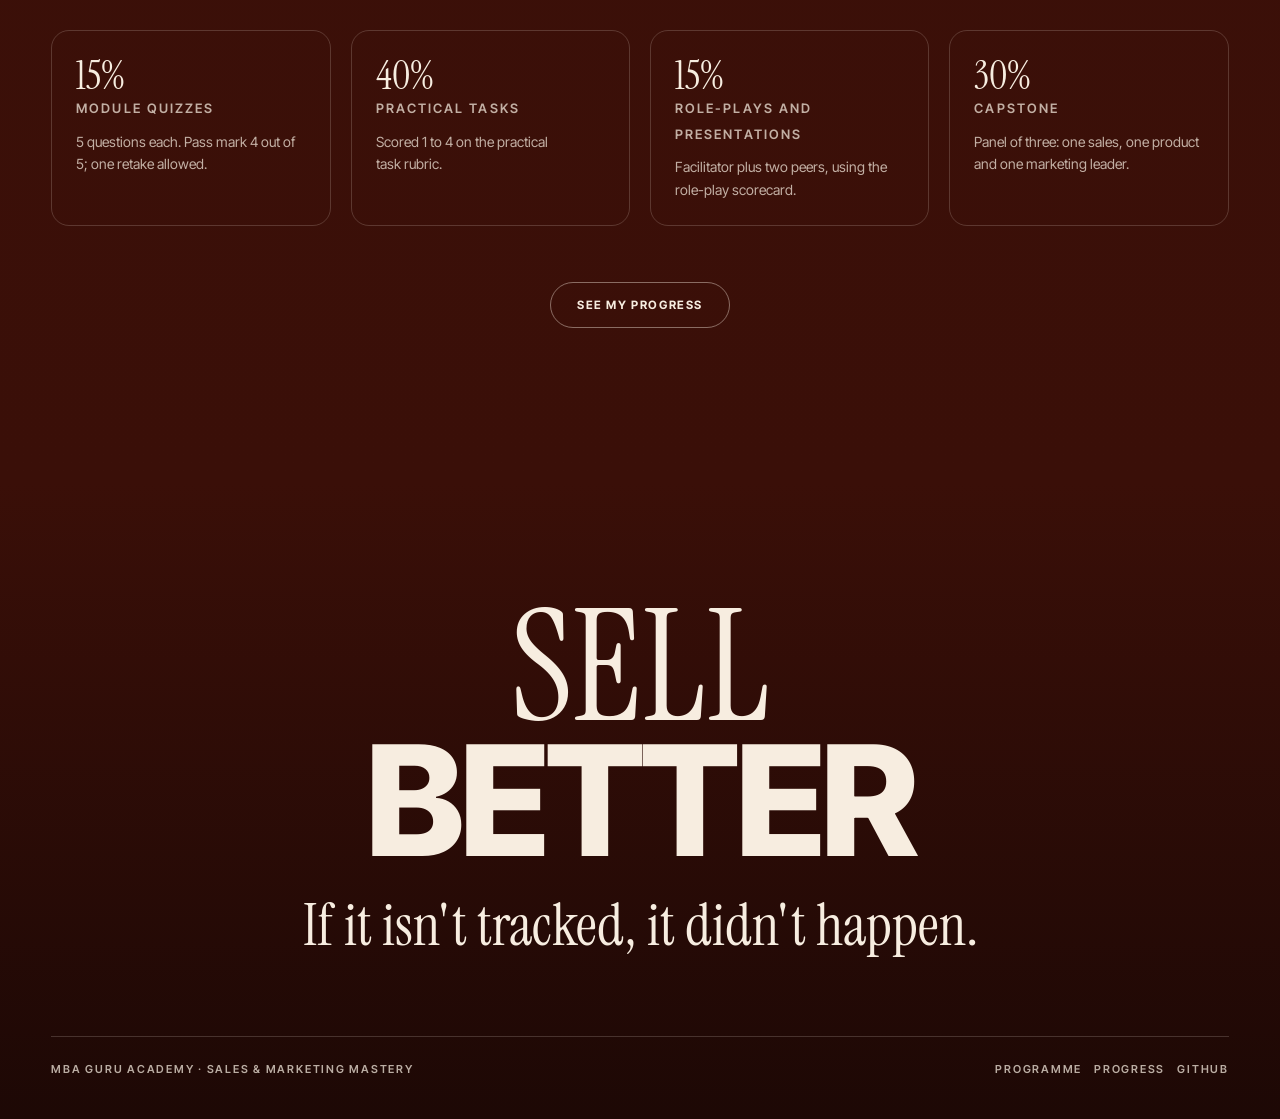
==== commit 18e88ef9: "Academy: sign-up, profession avatars and a start hub Learners sign up (details, then profession and " ====
--- a/academy/index.html
+++ b/academy/index.html
@@ -30,7 +30,7 @@
       <a class="label" href="#roles">Roles</a>
       <a class="label" href="#/programme">Programme</a>
       <a class="label" href="#/progress">Progress</a>
-      <a class="pill small" href="#/module/F1">Start with F1</a>
+      <a class="pill small" href="#/signup" data-account>Sign up</a>
     </nav>
     <button class="menu-btn" aria-label="Menu" aria-expanded="false"><span></span><span></span></button>
   </header>
@@ -45,6 +45,7 @@
   <script src="content/quotes.js"></script>
   <script src="content/voices.js"></script>
   <script src="assets/store.js"></script>
+  <script src="assets/avatars.js"></script>
   <script src="assets/content.js"></script>
   <script src="assets/player.js"></script>
   <script src="assets/scene.js"></script>
--- a/academy/assets/styles.css
+++ b/academy/assets/styles.css
@@ -371,6 +371,37 @@
 .prose th { text-align: left; font-size: 11px; letter-spacing: 0.14em; text-transform: uppercase; color: var(--gold); padding: 14px 16px; border-bottom: 1px solid var(--line-strong); background: rgba(247, 237, 224, 0.03); }
 .prose td { padding: 13px 16px; border-bottom: 1px solid var(--line); vertical-align: top; }
 .prose tr:last-child td { border-bottom: 0; }
+.case { margin: 32px 0; padding: 24px 26px; border: 1px solid var(--line); border-radius: var(--radius); background: rgba(42, 12, 7, 0.28); }
+.case .label { display: block; color: var(--gold); }
+.case h4 { margin: 8px 0 4px; font-family: var(--serif); font-weight: 400; font-size: 24px; line-height: 1.2; }
+.case dl { margin: 12px 0 0; }
+.case dl > div { display: grid; grid-template-columns: 130px 1fr; gap: 14px; padding: 12px 0; border-top: 1px solid var(--line); }
+.case dt { color: var(--amber); font-size: 12px; letter-spacing: 0.08em; text-transform: uppercase; padding-top: 4px; }
+.case dd { margin: 0; }
+.template { margin: 28px 0; }
+.template .label { display: block; margin-bottom: 8px; color: var(--gold); }
+.template pre { margin: 0; padding: 18px 20px; border: 1px dashed var(--line-strong); border-radius: 12px; background: rgba(29, 8, 5, 0.45); white-space: pre-wrap; word-break: break-word; font: 14px/1.65 ui-monospace, SFMono-Regular, Menlo, Consolas, monospace; color: var(--cream); }
+.template p { margin: 8px 0 0; font-size: 14px; }
+.dialogue { margin: 28px 0; padding: 20px 24px; border-left: 2px solid var(--gold); background: rgba(242, 204, 149, 0.05); border-radius: 0 14px 14px 0; }
+.dialogue .label { display: block; margin-bottom: 6px; color: var(--gold); }
+.dialogue dl { margin: 0; }
+.dialogue dl > div { display: grid; grid-template-columns: 110px 1fr; gap: 12px; padding: 7px 0; }
+.dialogue dt { color: var(--amber); font-weight: 600; }
+.dialogue dd { margin: 0; }
+.dialogue .note { margin: 12px 0 0; padding-top: 12px; border-top: 1px solid var(--line); color: var(--mist); font-style: italic; }
+.checklist { margin: 28px 0; padding: 20px 24px; border: 1px solid var(--line); border-radius: 14px; }
+.checklist .label { display: block; margin-bottom: 6px; color: var(--ok); }
+.checklist ul { list-style: none; padding: 0; margin: 0; }
+.checklist li { position: relative; padding: 8px 0 8px 30px; margin: 0; border-bottom: 1px solid var(--line); }
+.checklist li:last-child { border-bottom: 0; }
+.checklist li::before { content: ""; position: absolute; left: 0; top: 12px; width: 16px; height: 16px; border: 1px solid var(--line-strong); border-radius: 4px; }
+.selfcheck { margin: 40px 0 0; padding: 24px 28px; border-left: 2px solid var(--ok); background: rgba(159, 195, 138, 0.06); border-radius: 0 14px 14px 0; }
+.selfcheck .label { color: var(--ok); }
+.selfcheck ol { margin: 12px 0 0; padding-left: 20px; }
+.selfcheck li { margin: 8px 0; }
+@media (max-width: 640px) {
+  .case dl > div, .dialogue dl > div { grid-template-columns: 1fr; gap: 4px; }
+}
 .takeaways { margin: 40px 0 0; padding: 28px; border: 1px solid var(--line); border-radius: var(--radius); }
 .takeaways ul { margin: 12px 0 0; }
 .lesson-actions { display: flex; flex-wrap: wrap; justify-content: space-between; gap: 14px; margin-top: 40px; padding-top: 28px; border-top: 1px solid var(--line); }
@@ -551,6 +582,8 @@
 @media (max-width: 860px) {
   .nav { position: fixed; inset: 0; flex-direction: column; justify-content: center; gap: 30px; background: rgba(29, 8, 5, 0.97); transform: translateY(-100%); transition: transform 0.5s var(--ease); }
   .nav.open { transform: none; }
+  /* A backdrop filter would make the fixed menu position itself inside the bar, so it peeks out. */
+  .topbar.scrolled { backdrop-filter: none; -webkit-backdrop-filter: none; background: rgba(29, 8, 5, 0.95); }
   .nav a.label { font-size: 15px; }
   .menu-btn { display: block; position: relative; z-index: 60; }
   .menu-btn.open span:nth-child(1) { transform: translateY(3px) rotate(45deg); }
@@ -631,6 +664,7 @@
 .is-home .topbar:not(.scrolled) .brand .b3 { color: #4a3b2b; }
 .is-home .topbar:not(.scrolled) .nav .pill { background: #120e0a; color: #fbf5ec; border-color: #120e0a; }
 .is-home .topbar:not(.scrolled) .menu-btn span { background: #1b140e; }
+.is-home .topbar:not(.scrolled) .me-chip { color: #1b140e; border-color: rgba(27, 20, 14, 0.5); background: rgba(255, 252, 246, 0.6); }
 
 /* trust strip */
 .trust { padding: 56px 0 64px; background: var(--night); border-bottom: 1px solid var(--line); overflow: hidden; }
@@ -695,8 +729,54 @@
 @media (max-width: 640px) {
   .glassbar { grid-template-columns: repeat(2, auto); row-gap: 14px; border-radius: 22px; }
   .voices { grid-template-columns: 1fr; }
-  .voice:nth-child(1) { grid-column: auto; }
+  .voice:nth-child(n) { grid-column: auto; }
   .chip { font-size: 12px; }
   .hero2-inner { padding-top: 120px; }
 }
 .is-home .topbar:not(.scrolled) .brand { padding: 7px 11px; border-radius: 12px; background: rgba(255, 252, 246, 0.6); backdrop-filter: blur(10px); -webkit-backdrop-filter: blur(10px); }
+
+/* ---------- signup, avatars and the start hub ---------- */
+.avatar-svg { display: block; width: 100%; height: auto; }
+.stepper { list-style: none; display: flex; flex-wrap: wrap; gap: 10px 22px; padding: 0; margin: 26px 0 0; }
+.stepper li { display: flex; align-items: center; gap: 10px; color: var(--faint); font-size: 13px; letter-spacing: 0.04em; }
+.stepper li span { width: 28px; height: 28px; border-radius: 50%; border: 1px solid var(--line-strong); display: grid; place-items: center; font-weight: 700; font-size: 12px; }
+.stepper li.on { color: var(--cream); }
+.stepper li.on span { background: var(--cream); color: var(--ink); border-color: var(--cream); }
+.stepper li.done span { background: var(--ok); color: var(--ink); border-color: var(--ok); }
+.signup-card { max-width: 1040px; margin: 0 auto; }
+.form-grid { display: grid; grid-template-columns: repeat(2, minmax(0, 1fr)); gap: 16px; margin-top: 18px; }
+.form-grid label { display: flex; flex-direction: column; gap: 8px; }
+.form-grid .wide { grid-column: 1 / -1; }
+input[type="email"] { width: 100%; padding: 12px 14px; border-radius: 12px; border: 1px solid var(--line-strong); background: rgba(29, 8, 5, 0.45); color: var(--cream); font: inherit; }
+.form-error { margin: 14px 0 0; color: var(--bad); }
+.prof-grid { display: grid; grid-template-columns: repeat(2, minmax(0, 1fr)); gap: 18px; margin-top: 20px; }
+.prof { border: 1px solid var(--line); border-radius: var(--radius); padding: 20px; transition: border-color 0.2s, background 0.2s; }
+.prof.on { border-color: var(--hue); background: color-mix(in srgb, var(--hue) 12%, transparent); }
+.prof h4 { margin: 4px 0 6px; font-family: var(--serif); font-weight: 400; font-size: 26px; line-height: 1.1; }
+.prof header p { margin: 0; font-size: 13px; color: var(--faint); }
+.prof .metric { margin: 14px 0 0; }
+.av-row { display: grid; grid-template-columns: repeat(3, 1fr); gap: 10px; margin-top: 16px; }
+.av-pick { display: flex; flex-direction: column; align-items: center; gap: 8px; padding: 10px 6px 12px; border: 1px solid var(--line); border-radius: 14px; background: transparent; color: var(--mist); font: inherit; font-size: 12px; line-height: 1.3; text-align: center; cursor: pointer; transition: border-color 0.2s, transform 0.2s var(--ease); }
+.av-pick .avatar-svg { width: 78px; }
+.av-pick:hover { border-color: var(--line-strong); transform: translateY(-2px); }
+.av-pick.on { border-color: var(--gold); color: var(--cream); box-shadow: 0 0 0 2px var(--gold) inset; }
+.av-pick:focus-visible { outline: 2px solid var(--gold); outline-offset: 2px; }
+.me-hero { width: 112px; margin-top: 22px; }
+.choice-grid { display: grid; grid-template-columns: repeat(3, minmax(0, 1fr)); gap: 18px; }
+.choice { position: relative; display: block; padding: 24px 24px 48px; border: 1px solid var(--line); border-radius: var(--radius); background: var(--glass); color: inherit; text-decoration: none; transition: border-color 0.2s, transform 0.25s var(--ease); }
+.choice:hover { border-color: var(--hue); transform: translateY(-3px); }
+.choice.primary { border-color: var(--hue); background: color-mix(in srgb, var(--hue) 16%, var(--glass)); }
+.choice h3 { margin: 8px 0; font-family: var(--serif); font-weight: 400; font-size: 26px; line-height: 1.15; }
+.choice p { margin: 0; color: var(--mist); font-size: 14px; }
+.choice .go { position: absolute; right: 22px; bottom: 16px; font-size: 22px; color: var(--gold); }
+.me-chip { display: inline-flex; align-items: center; gap: 8px; padding: 3px 14px 3px 3px; border: 1px solid var(--line-strong); border-radius: 999px; color: var(--cream); text-decoration: none; font-size: 13px; font-weight: 600; }
+.me-chip .avatar-svg { width: 30px; height: 30px; }
+.me-chip:hover { border-color: var(--gold); }
+.role-avs { display: flex; margin: 4px 0 12px; }
+.role-avs .avatar-svg { width: 46px; height: 46px; border: 2px solid var(--ink); border-radius: 50%; }
+.role-avs .avatar-svg + .avatar-svg { margin-left: -12px; }
+@media (max-width: 900px) { .choice-grid { grid-template-columns: repeat(2, minmax(0, 1fr)); } }
+@media (max-width: 640px) {
+  .form-grid, .prof-grid, .choice-grid { grid-template-columns: 1fr; }
+  .av-pick .avatar-svg { width: 64px; }
+}
